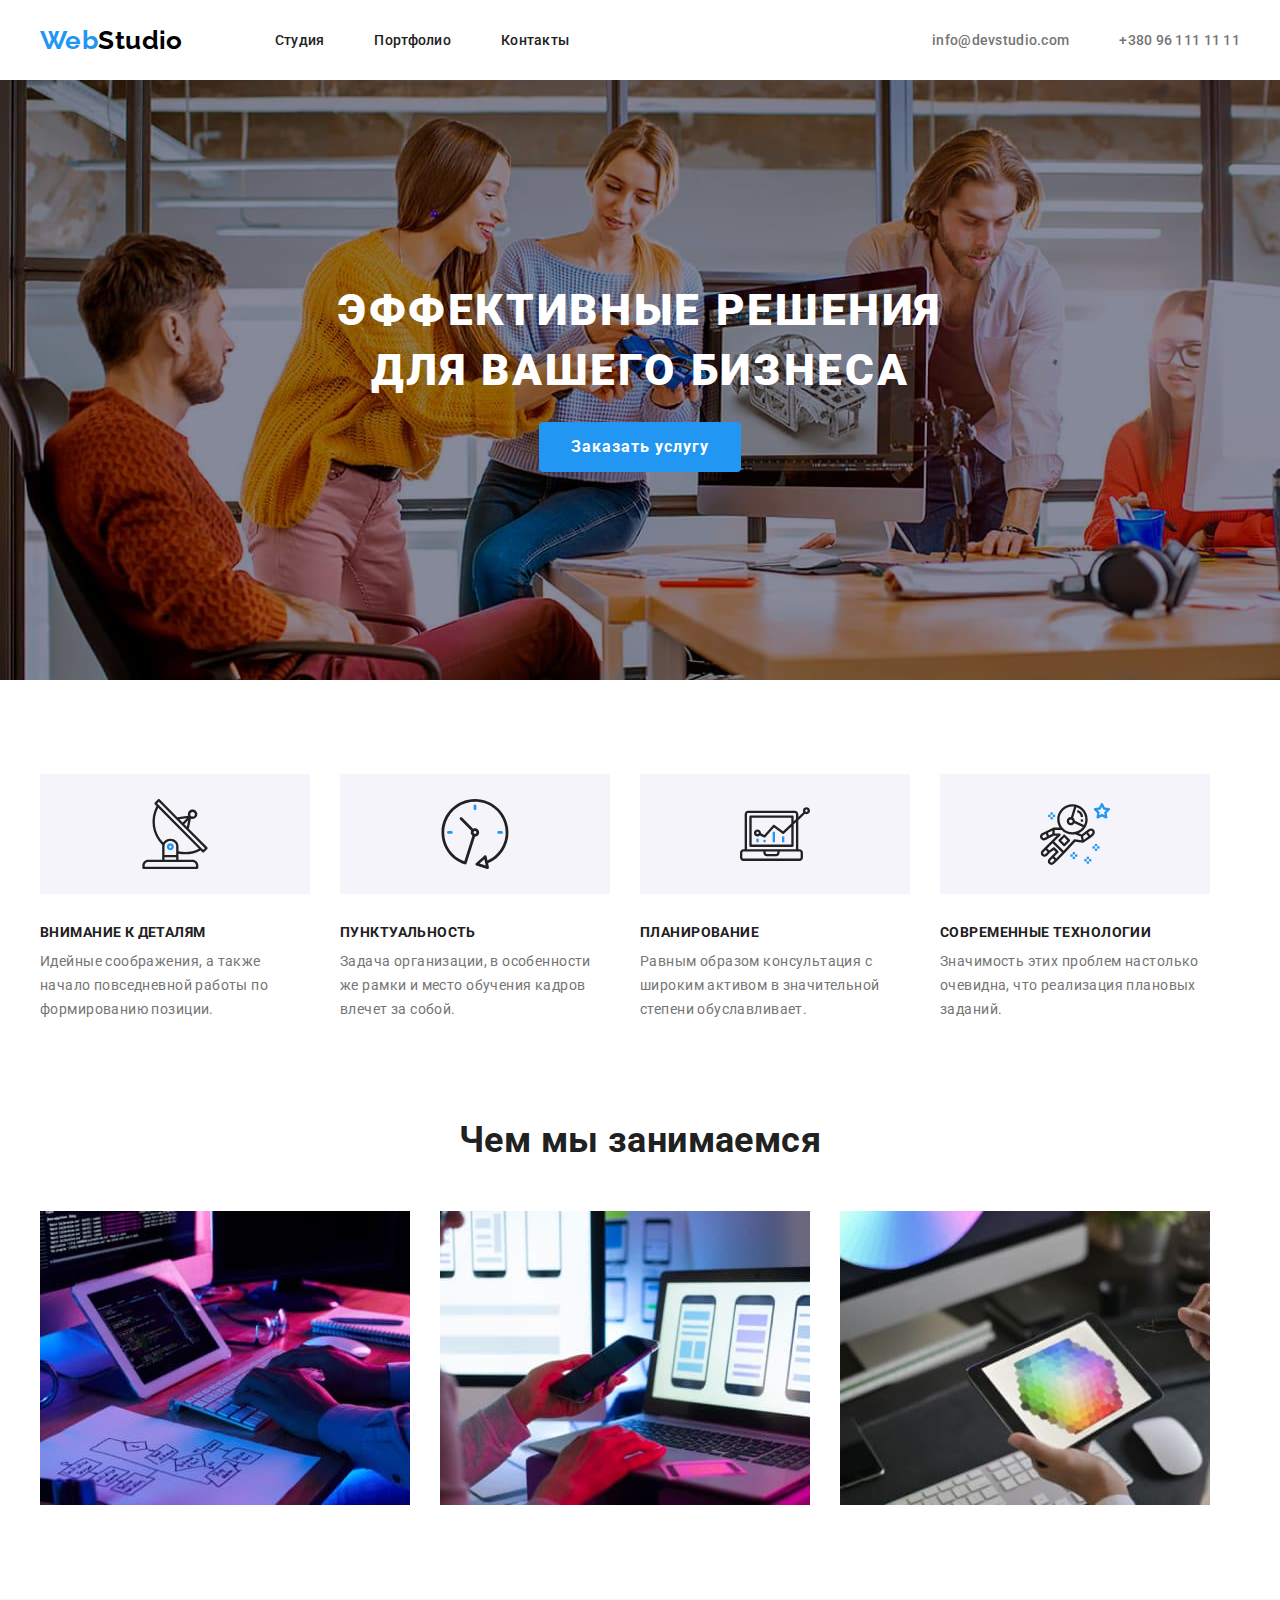
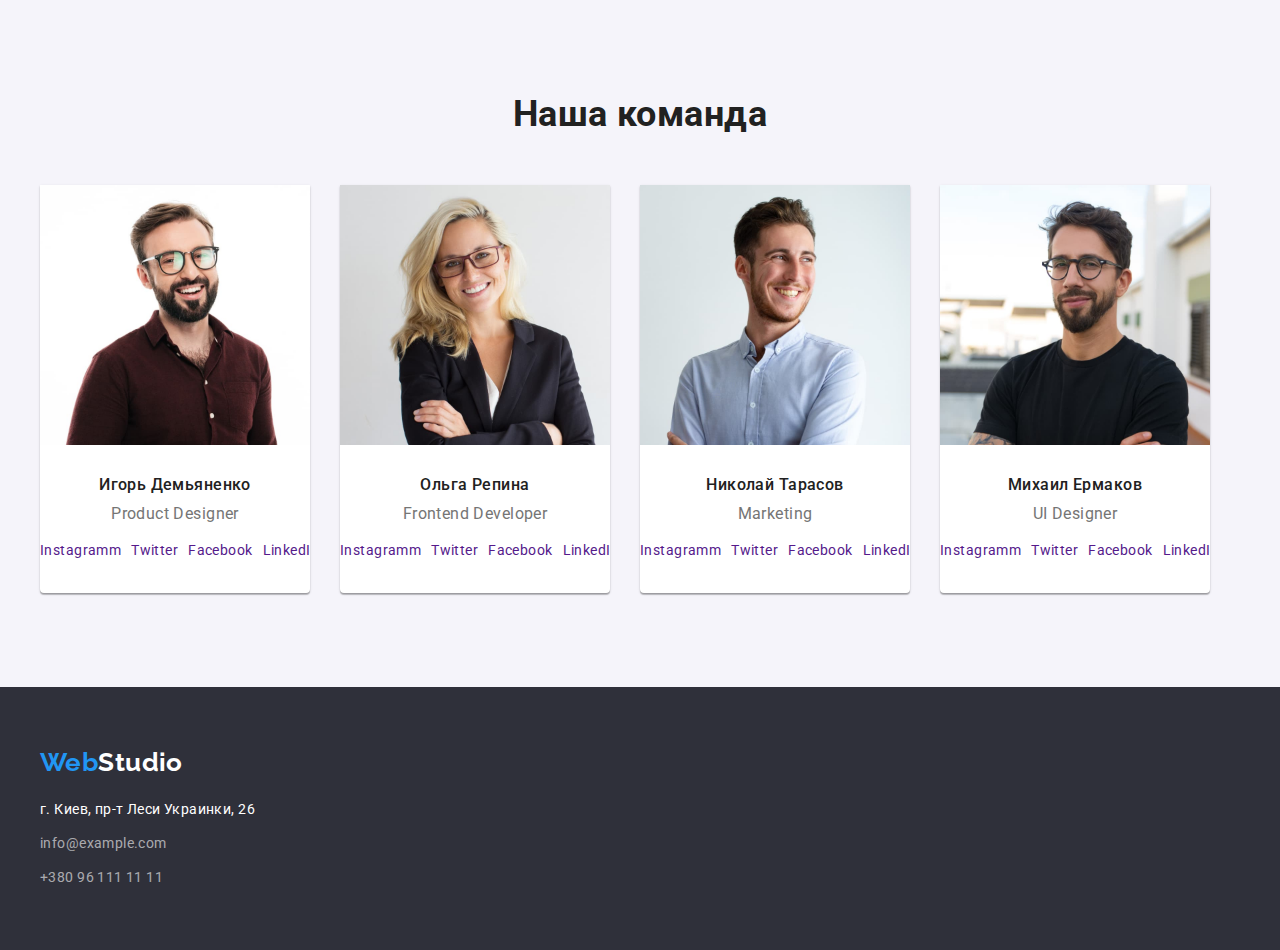
==== index.html @ cd5a4b92 "Добавляет список соцсетей в карточки команды и оптимизированные фото в портфолио" ====
<!DOCTYPE html>
<html lang="ru">
  <head>
    <meta charset="UTF-8" />
    <meta name="viewport" content="width=device-width, initial-scale=1.0" />
    <title>Главная</title>
    <link
      rel="stylesheet"
      href="https://cdnjs.cloudflare.com/ajax/libs/modern-normalize/1.0.0/modern-normalize.css"
      integrity="sha512-Zx6MlUMKSVJoQ+83OwhdILe8cSEsCzfqThJd7J/VA2UrK6Ctj85p+xzqfyuNXE5B1k25uUdmJ2OzItbBy9GHAQ=="
      crossorigin="anonymous"
    />
    <link rel="preconnect" href="https://fonts.gstatic.com" />
    <link
      href="https://fonts.googleapis.com/css2?family=Raleway:wght@700&family=Roboto:wght@400;500;700;900&display=swap"
      rel="stylesheet"
    />
    <link rel="stylesheet" href="./css/styles.css" />
  </head>
  <body>
    <!-- HEADER -->
    <header>
      <div class="header-container">
        <nav class="nav-container">
          <a href="./index.html" class="logo link"
            >Web<span class="logo-second-part">Studio</span></a
          >
          <ul class="site-navigation list">
            <li class="items">
              <a href="./index.html" class="link">Студия</a>
            </li>
            <li class="items">
              <a href="./portfolio.html" class="link">Портфолио</a>
            </li>
            <li class="items"><a href="" class="link">Контакты</a></li>
          </ul>
        </nav>
        <ul class="contacts list">
          <li class="items">
            <a href="mailto:info@devstudio.com" class="link"
              >info@devstudio.com</a
            >
          </li>
          <li class="items">
            <a href="cal:+380961111111" class="link">+380 96 111 11 11</a>
          </li>
        </ul>
      </div>
    </header>
    <main>
      <!-- HERO -->
      <section class="hero-section">
        <div class="hero-container">
          <h1 class="title">Эффективные решения для вашего бизнеса</h1>
          <button class="modal-button" type="button">Заказать услугу</button>
        </div>
      </section>
      <!-- OUR ADVANTAGES -->
      <section class="advantages-section">
        <div class="advantages-container">
          <h2 class="title visually-hidden">Наши преимущества</h2>
          <ul class="advantages-list list">
            <li class="items antenna">
              <h3 class="title">Внимание к деталям</h3>
              <p>
                Идейные соображения, а также начало повседневной работы по
                формированию позиции.
              </p>
            </li>
            <li class="items clock">
              <h3 class="title">Пунктуальность</h3>
              <p>
                Задача организации, в особенности же рамки и место обучения
                кадров влечет за собой.
              </p>
            </li>
            <li class="items diagram">
              <h3 class="title">Планирование</h3>
              <p>
                Равным образом консультация с широким активом в значительной
                степени обуславливает.
              </p>
            </li>
            <li class="items astronaut">
              <h3 class="title">Современные технологии</h3>
              <p>
                Значимость этих проблем настолько очевидна, что реализация
                плановых заданий.
              </p>
            </li>
          </ul>
        </div>
      </section>
      <!-- OUR JOB -->
      <section class="job-section">
        <div class="job-container">
          <h2 class="title">Чем мы занимаемся</h2>
          <ul class="job-list list">
            <li class="items">
              <img
                src="./img/studio/our-job/our-job-1.jpg"
                alt="Пишем код на компьютере"
                width="370"
                height="294"
              />
            </li>
            <li class="items">
              <img
                src="./img/studio/our-job/our-job-2.jpg"
                alt="Работаем с дизайном"
                width="370"
                height="294"
              />
            </li>
            <li class="items">
              <img
                src="./img/studio//our-job/our-job-3.jpg"
                alt="Выбираем цвет с палитры"
                width="370"
                height="294"
              />
            </li>
          </ul>
        </div>
      </section>
      <!-- OUR TEAM -->
      <section class="team-section">
        <div class="team-container">
          <h2 class="title">Наша команда</h2>
          <ul class="team-list list">
            <li class="members">
              <img
                src="./img/studio/our-team/I-Demianenko.jpg"
                alt="Фотография Игорь Демьяненко"
                width="270"
                height="260"
              />
              <div class="members-content">
                <h3 class="title">Игорь Демьяненко</h3>
                <p lang="en">Product Designer</p>
                <ul class="social-nets list">
                  <li class="items"><a href="" class="link">Instagramm</a></li>
                  <li class="items"><a href="" class="link">Twitter</a></li>
                  <li class="items"><a href="" class="link">Facebook</a></li>
                  <li class="items"><a href="" class="link">LinkedIn</a></li>
                </ul>
              </div>
            </li>
            <li class="members">
              <img
                src="./img/studio/our-team/O-Repina.jpg"
                alt="Фотография Ольга Репина"
                width="270"
                height="260"
              />
              <div class="members-content">
                <h3 class="title">Ольга Репина</h3>
                <p lang="en">Frontend Developer</p>
                <ul class="social-nets list">
                  <li class="items"><a href="" class="link">Instagramm</a></li>
                  <li class="items"><a href="" class="link">Twitter</a></li>
                  <li class="items"><a href="" class="link">Facebook</a></li>
                  <li class="items"><a href="" class="link">LinkedIn</a></li>
                </ul>
              </div>
            </li>
            <li class="members">
              <img
                src="./img/studio/our-team/N-Tarasov.jpg"
                alt="Фотография Николай Тарасов"
                width="270"
                height="260"
              />
              <div class="members-content">
                <h3 class="title">Николай Тарасов</h3>
                <p lang="en">Marketing</p>
                <ul class="social-nets list">
                  <li class="items"><a href="" class="link">Instagramm</a></li>
                  <li class="items"><a href="" class="link">Twitter</a></li>
                  <li class="items"><a href="" class="link">Facebook</a></li>
                  <li class="items"><a href="" class="link">LinkedIn</a></li>
                </ul>
              </div>
            </li>
            <li class="members">
              <img
                src="./img/studio/our-team/M-Ermakov.jpg"
                alt="Фотография Михаил Ермаков"
                width="270"
                height="260"
              />
              <div class="members-content">
                <h3 class="title">Михаил Ермаков</h3>
                <p lang="en">UI Designer</p>
                <ul class="social-nets list">
                  <li class="items"><a href="" class="link">Instagramm</a></li>
                  <li class="items"><a href="" class="link">Twitter</a></li>
                  <li class="items"><a href="" class="link">Facebook</a></li>
                  <li class="items"><a href="" class="link">LinkedIn</a></li>
                </ul>
              </div>
            </li>
          </ul>
        </div>
      </section>
    </main>
    <!-- FOOTER -->
    <footer class="footer">
      <div class="footer-container">
        <a href="./index.html" class="logo link"
          >Web<span class="logo-second-part">Studio</span></a
        >
        <address class="address">
          <p>г. Киев, пр-т Леси Украинки, 26</p>
        </address>
        <ul class="contacts list">
          <li class="items">
            <a href="mailto:info@example.com" class="link">info@example.com</a>
          </li>
          <li class="items">
            <a href="cal:+380961111111" class="link">+380 96 111 11 11</a>
          </li>
        </ul>
      </div>
    </footer>
  </body>
</html>
---- css/styles.css ----
/* ======= COLOR PALETTE ======= */

/* main text color:                         #757575; */
/* secondary text color:                    #212121; */
/* accent & first logo color:               #2196f3; */
/* second logo color
    on light background (black):            #000000; */
/* primary background color &
    second logo color on dark background &
    text on dark background (white):        #ffffff; */
/* secondary background color &
    background color for modal-button:      #f5f4fa; */
/* contacts color:                          rgba(255, 255, 255, 0.6); */

:root {
  --main-text-color: #757575;
  --secondary-text-color: #212121;
  --accent-color: #2196f3;
  --black: #000000;
  --white: #ffffff;
  --secondary-background-color: #f5f4fa;
  --conacts-color: rgba(255, 255, 255, 0.6);
}

body {
  font-family: "Roboto", sans-serif;
  font-style: normal;
  font-weight: 400;
  font-size: 14px;
  line-height: 1.714;
  letter-spacing: 0.03em;
  background-color: #ffffff;
  color: var(--main-text-color);
}

/* ======= UTILITE CLASSES ======= */
*,
*::before,
*::after {
  margin: 0;
  padding: 0;
}

img {
  display: block;
}

.link {
  text-decoration: none;
}

.list {
  list-style: none;
}

.title {
  margin-bottom: 50px;
  font-weight: 700;
  font-size: 36px;
  line-height: 1.167;
  text-align: center;
  color: var(--secondary-text-color);
}

.modal-button {
  background-color: var(--accent-color);
  color: var(--white);
  font-family: "Roboto", sans-serif;
  font-style: normal;
  font-weight: 700;
  font-size: 16px;
  line-height: 1.875;
  letter-spacing: 0.06em;
  border-radius: 4px;
  border: transparent;
}

.visually-hidden {
  position: absolute;
  width: 1px;
  height: 1px;
  margin: -1px;
  border: 0;
  padding: 0;
  clip: rect(0 0 0 0);
  overflow: hidden;
}
/* ======= END UTILITE CLASSES ======= */

/* ----------------------------------- */
/* ~             STUDIO              ~ */
/* ----------------------------------- */
/* ======= HEADER ======= */
.header-container {
  display: flex;
  width: 1200px;
  margin: 0 auto;
  padding: 0 15px;
  height: 80px;
  justify-content: space-between;
  align-items: center;
}

.nav-container {
  display: flex;
  align-items: center;
}

.site-navigation {
  display: flex;
}

.contacts {
  display: flex;
}
/* === LOGO ===*/
.logo {
  margin-right: 92px;
  padding: 25px 0;
  font-family: "Raleway", sans-serif;
  font-weight: 700;
  font-size: 26px;
  line-height: 1.192;
  color: var(--accent-color);
}

.logo-second-part {
  color: var(--black);
}

/* === NAVIGATION & CONTACTS === */
.site-navigation > .items:not(:last-child) {
  margin-right: 50px;
}

.contacts > .items:not(:last-child) {
  margin-right: 50px;
}

.site-navigation .link {
  display: block;
  padding: 32px 0;
  font-weight: 500;
  line-height: 1.143;
  letter-spacing: 0.02em;
  color: var(--secondary-text-color);
}

.contacts .link {
  display: block;
  padding: 32px 0;
  font-weight: 500;
  line-height: 1.143;
  letter-spacing: 0.02em;
  color: var(--main-text-color);
}

.site-navigation .link:hover,
.contacts .link:hover,
.site-navigation .link:focus,
.contacts .link:focus,
.site-navigation .link:active {
  font-weight: 500;
  line-height: 1.143;
  letter-spacing: 0.02em;
  color: var(--accent-color);
}

/* ======= END HEADER ======= */

/* ======= MAIN ======= */
/* ======= HERO ======= */
.hero-section {
  margin: 0 auto;
  max-width: 1600px;
  height: 600px;
  background-color: #c4c4c4;
  background-image: url("../img/studio/hero/hero-background.jpg");
}

.hero-container {
  width: 630px;
  height: 100%;
  margin: 0 auto;
  padding: 200px 0;
}

.hero-container .title {
  margin: 0 auto 22px auto;
  font-weight: 900;
  font-size: 44px;
  line-height: 1.364;
  letter-spacing: 0.06em;
  text-transform: uppercase;
  color: var(--white);
}

.hero-container > .modal-button {
  display: block;
  min-width: 200px;
  height: 50px;
  margin-left: auto;
  margin-right: auto;
  padding: 10px 32px;
}

/* ======= OUR ADVANTAGES ======= */
.advantages-section {
  padding: 94px 0;
}

.advantages-container {
  width: 1200px;
  margin: 0 auto;
  padding: 0 15px;
}

.advantages-list {
  display: flex;
}

.advantages-list > .items {
  width: 270px;
}

.advantages-list > .items::before {
  display: block;
  content: "";
  height: 120px;
  margin-bottom: 30px;
  background-color: var(--secondary-background-color);
  background-repeat: no-repeat;
  background-position: center;
}

.advantages-list > .items:not(:last-child) {
  margin-right: 30px;
}

.antenna::before {
  background-image: url(../img/studio/our-advantages/antenna.svg);
}

.clock::before {
  background-image: url(../img/studio/our-advantages/clock.svg);
}

.diagram::before {
  background-image: url(../img/studio/our-advantages/diagram.svg);
}

.astronaut::before {
  background-image: url(../img/studio/our-advantages/astronaut.svg);
}

.advantages-list .title {
  margin-bottom: 10px;
  font-size: 14px;
  line-height: 1.143;
  text-align: unset;
  text-transform: uppercase;
  max-height: 100%;
}

.advantages-list .items > p {
  height: 75px;
}
/* ======= OUR JOB ======= */
.job-section {
  padding-bottom: 94px;
}

.job-container {
  width: 1200px;
  margin: 0 auto;
  padding: 0 15px;
}

.job-container .title {
  margin-bottom: 50px;
}

.job-list {
  display: flex;
}

.job-list > .items:not(:last-child) {
  margin-right: 30px;
}
/* ======= OUR TEAM ======= */
.team-section {
  padding: 94px 0;
  background-color: var(--secondary-background-color);
}

.team-container {
  width: 1200px;
  margin: 0 auto;
  padding: 0 15px;
}

.team-list {
  display: flex;
}

.team-list > .members:not(:last-child) {
  margin-right: 30px;
}

.team-list > .members {
  width: 270px;
  border-bottom-left-radius: 4px;
  border-bottom-right-radius: 4px;
  overflow: hidden;
  background-color: var(--white);
  box-shadow: 0px 1px 3px rgba(0, 0, 0, 0.12), 0px 1px 1px rgba(0, 0, 0, 0.14),
    0px 2px 1px rgba(0, 0, 0, 0.2);
}

.members-content {
  padding: 30px 0;
}

.members-content > .title {
  margin: 0 auto 10px auto;
  font-weight: 500;
  font-size: 16px;
  line-height: 1.188;
}

.members-content > p {
  margin: 0 auto 16px auto;
  font-size: 16px;
  line-height: 1.188;
  text-align: center;
}

.social-nets {
  display: flex;
  margin: 0 auto;
}

.social-nets > .items:not(:last-child) {
  margin-right: 10px;
}

/* ======= END MAIN ======= */

/* ======= FOOTER ======= */
.footer {
  background-color: #2f303a;
}

.footer-container {
  display: flex;
  flex-direction: column;
  width: 1200px;
  margin: 0 auto;
  padding: 60px 15px;
}

.footer .contacts {
  display: flex;
  flex-direction: column;
}

.footer .contacts > .items:not(:last-child) {
  margin-bottom: 10px;
}

/* === LOGO === */
.footer .logo {
  padding: 0;
  margin-bottom: 20px;
}

.footer .logo-second-part {
  color: var(--white);
}

/* === ADDRESS === */
.address {
  margin-bottom: 10px;
  font-style: normal;
  line-height: 1.714;
  color: var(--white);
}

/* === CONTACTS === */

.footer .contacts .link {
  padding: 0;
  font-weight: 400;
  line-height: 1.714;
  letter-spacing: 0.03em;
  color: var(--conacts-color);
}

.footer .contacts .link:hover,
.footer .contacts .link:focus {
  color: var(--accent-color);
}

/* ======= END FOOTER ======= */
/* ----------------------------------- */
/* ~            END STUDIO           ~ */
/* ----------------------------------- */

/* ----------------------------------- */
/* ~            PORTFOLIO            ~ */
/* ----------------------------------- */
/* ======= OUR PROJECTS ======= */
.portfolio-section {
  padding: 94px 0;
}

.portfolio-container {
  width: 1200px;
  margin: 0 auto;
  padding: 0 15px;
}

.filter {
  display: flex;
  justify-content: center;
  margin-bottom: 50px;
}

.filter > .items:not(:last-child) {
  margin-right: 8px;
}

.filter .modal-button {
  padding: 6px 22px;
  height: 38px;
  background: var(--secondary-background-color);
  color: var(--secondary-text-color);
  font-weight: 500;
  font-size: 16px;
  line-height: 1.625;
  letter-spacing: 0.03em;
}

.filter .modal-button:hover,
.filter .modal-button:focus,
.filter .modal-button:active {
  background: var(--accent-color);
  color: var(--white);
}

.examples {
  display: flex;
  flex-wrap: wrap;
}

.examples > .items {
  width: 370px;
  margin-right: 30px;
  margin-bottom: 30px;
}

.examples > .items:nth-child(3n) {
  margin-right: 0px;
}

.card-content {
  padding: 20px 24px;
  background: var(--white);
  border-right: 1px solid #eeeeee;
  border-bottom: 1px solid #eeeeee;
  border-left: 1px solid #eeeeee;
}

.card-content .title {
  font-size: 18px;
  line-height: 2;
  letter-spacing: 0.06em;
  text-align: unset;
  margin-bottom: 4px;
}

.card-content > p {
  font-size: 16px;
  line-height: 1.875;
}

/* ======= END OUR PROJECTS ======= */
/* ----------------------------------- */
/* ~         END   PORTFOLIO         ~ */
/* ----------------------------------- */
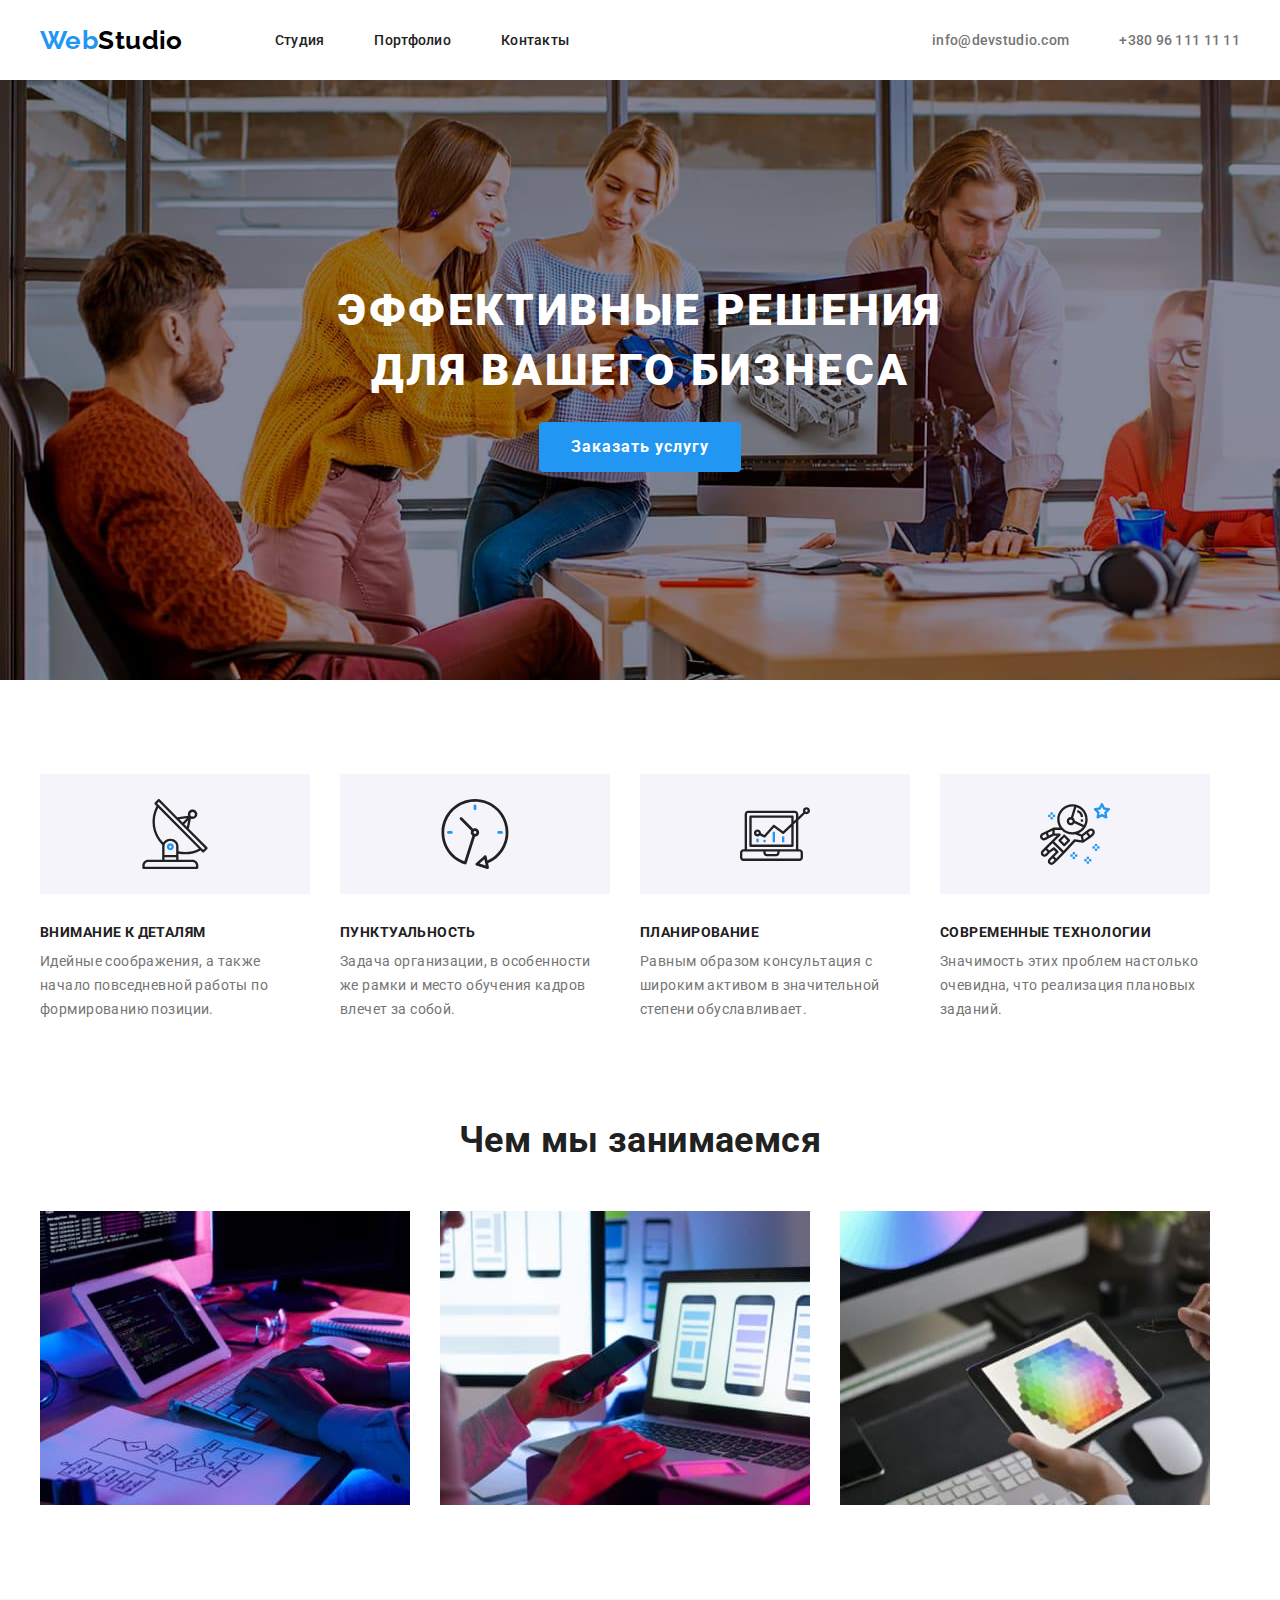
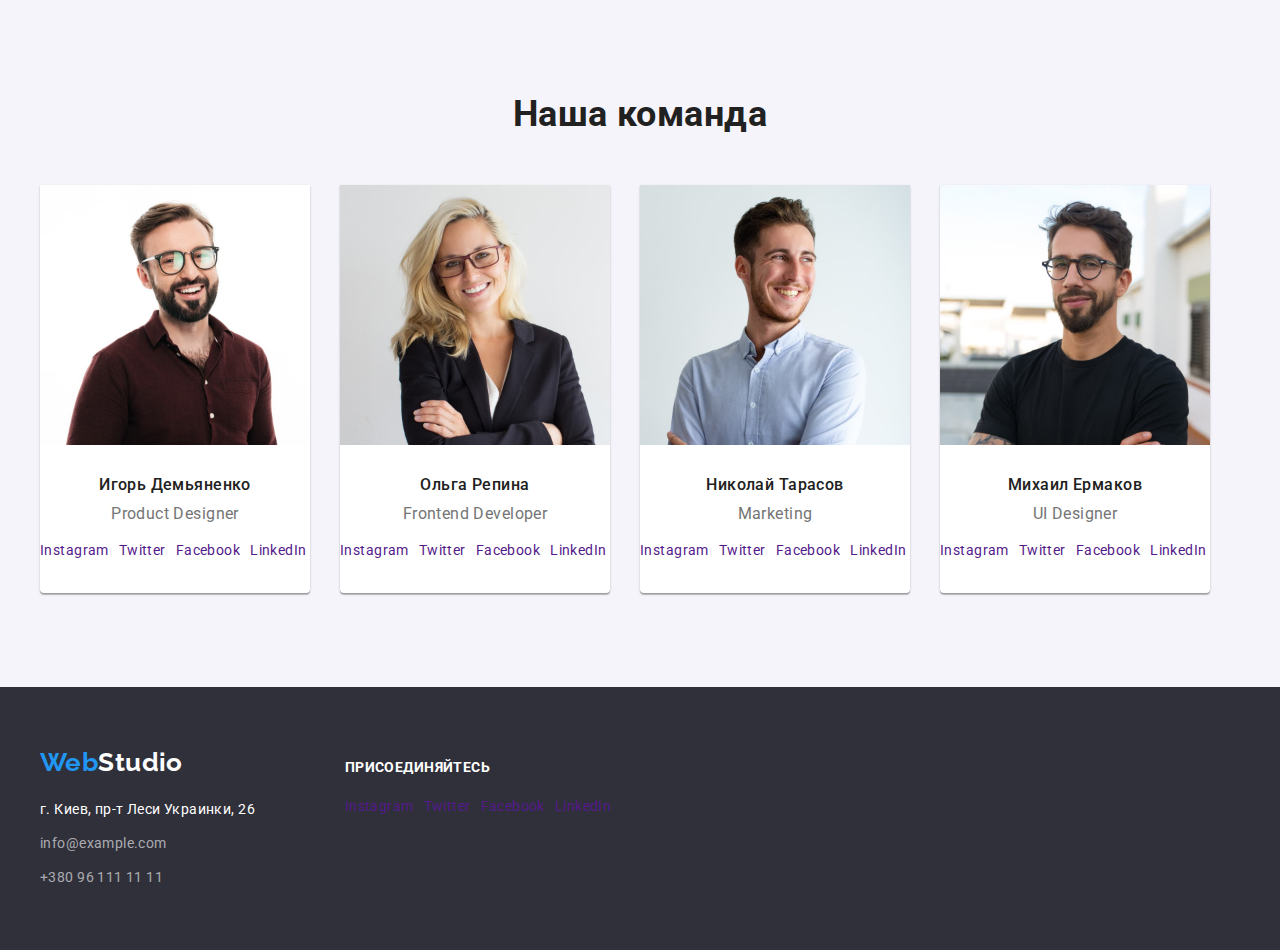
==== commit 4eb25203: "Добавляет контейнер с соцсетями в футер" ====
--- a/index.html
+++ b/index.html
@@ -139,7 +139,7 @@
                 <h3 class="title">Игорь Демьяненко</h3>
                 <p lang="en">Product Designer</p>
                 <ul class="social-nets list">
-                  <li class="items"><a href="" class="link">Instagramm</a></li>
+                  <li class="items"><a href="" class="link">Instagram</a></li>
                   <li class="items"><a href="" class="link">Twitter</a></li>
                   <li class="items"><a href="" class="link">Facebook</a></li>
                   <li class="items"><a href="" class="link">LinkedIn</a></li>
@@ -157,7 +157,7 @@
                 <h3 class="title">Ольга Репина</h3>
                 <p lang="en">Frontend Developer</p>
                 <ul class="social-nets list">
-                  <li class="items"><a href="" class="link">Instagramm</a></li>
+                  <li class="items"><a href="" class="link">Instagram</a></li>
                   <li class="items"><a href="" class="link">Twitter</a></li>
                   <li class="items"><a href="" class="link">Facebook</a></li>
                   <li class="items"><a href="" class="link">LinkedIn</a></li>
@@ -175,7 +175,7 @@
                 <h3 class="title">Николай Тарасов</h3>
                 <p lang="en">Marketing</p>
                 <ul class="social-nets list">
-                  <li class="items"><a href="" class="link">Instagramm</a></li>
+                  <li class="items"><a href="" class="link">Instagram</a></li>
                   <li class="items"><a href="" class="link">Twitter</a></li>
                   <li class="items"><a href="" class="link">Facebook</a></li>
                   <li class="items"><a href="" class="link">LinkedIn</a></li>
@@ -193,7 +193,7 @@
                 <h3 class="title">Михаил Ермаков</h3>
                 <p lang="en">UI Designer</p>
                 <ul class="social-nets list">
-                  <li class="items"><a href="" class="link">Instagramm</a></li>
+                  <li class="items"><a href="" class="link">Instagram</a></li>
                   <li class="items"><a href="" class="link">Twitter</a></li>
                   <li class="items"><a href="" class="link">Facebook</a></li>
                   <li class="items"><a href="" class="link">LinkedIn</a></li>
@@ -207,20 +207,33 @@
     <!-- FOOTER -->
     <footer class="footer">
       <div class="footer-container">
-        <a href="./index.html" class="logo link"
-          >Web<span class="logo-second-part">Studio</span></a
-        >
-        <address class="address">
-          <p>г. Киев, пр-т Леси Украинки, 26</p>
-        </address>
-        <ul class="contacts list">
-          <li class="items">
-            <a href="mailto:info@example.com" class="link">info@example.com</a>
-          </li>
-          <li class="items">
-            <a href="cal:+380961111111" class="link">+380 96 111 11 11</a>
-          </li>
-        </ul>
+        <div class="adress-container">
+          <a href="./index.html" class="logo link"
+            >Web<span class="logo-second-part">Studio</span></a
+          >
+          <address class="address">
+            <p>г. Киев, пр-т Леси Украинки, 26</p>
+          </address>
+          <ul class="contacts list">
+            <li class="items">
+              <a href="mailto:info@example.com" class="link"
+                >info@example.com</a
+              >
+            </li>
+            <li class="items">
+              <a href="cal:+380961111111" class="link">+380 96 111 11 11</a>
+            </li>
+          </ul>
+        </div>
+        <div class="social-container">
+          <p>Присоединяйтесь</p>
+          <ul class="social-nets list">
+            <li class="items"><a href="" class="link">Instagram</a></li>
+            <li class="items"><a href="" class="link">Twitter</a></li>
+            <li class="items"><a href="" class="link">Facebook</a></li>
+            <li class="items"><a href="" class="link">LinkedIn</a></li>
+          </ul>
+        </div>
       </div>
     </footer>
   </body>
--- a/css/styles.css
+++ b/css/styles.css
@@ -353,10 +353,19 @@
 
 .footer-container {
   display: flex;
+  width: 1200px;
+  margin: 0 auto;
+  padding: 60px 15px;
+}
+
+.adress-container {
+  display: flex;
   flex-direction: column;
-  width: 1200px;
-  margin: 0 auto;
-  padding: 60px 15px;
+  margin-right: 70px;
+}
+
+.social-container {
+  padding-top: 12px;
 }
 
 .footer .contacts {
@@ -387,7 +396,6 @@
 }
 
 /* === CONTACTS === */
-
 .footer .contacts .link {
   padding: 0;
   font-weight: 400;
@@ -401,6 +409,15 @@
   color: var(--accent-color);
 }
 
+/* === SOCIAL NETS ===*/
+.social-container > p {
+  margin-bottom: 20px;
+  text-transform: uppercase;
+  font-weight: 700;
+  line-height: 1.143;
+  color: var(--white);
+}
+
 /* ======= END FOOTER ======= */
 /* ----------------------------------- */
 /* ~            END STUDIO           ~ */
@@ -433,7 +450,7 @@
 .filter .modal-button {
   padding: 6px 22px;
   height: 38px;
-  background: var(--secondary-background-color);
+  background-color: var(--secondary-background-color);
   color: var(--secondary-text-color);
   font-weight: 500;
   font-size: 16px;
@@ -444,7 +461,7 @@
 .filter .modal-button:hover,
 .filter .modal-button:focus,
 .filter .modal-button:active {
-  background: var(--accent-color);
+  background-color: var(--accent-color);
   color: var(--white);
 }
 
@@ -457,6 +474,12 @@
   width: 370px;
   margin-right: 30px;
   margin-bottom: 30px;
+  background-color: var(--white);
+}
+
+.examples > .items:hover {
+  box-shadow: 0px 1px 1px rgba(0, 0, 0, 0.12), 0px 4px 4px rgba(0, 0, 0, 0.06),
+    1px 4px 6px rgba(0, 0, 0, 0.16);
 }
 
 .examples > .items:nth-child(3n) {
@@ -465,7 +488,6 @@
 
 .card-content {
   padding: 20px 24px;
-  background: var(--white);
   border-right: 1px solid #eeeeee;
   border-bottom: 1px solid #eeeeee;
   border-left: 1px solid #eeeeee;
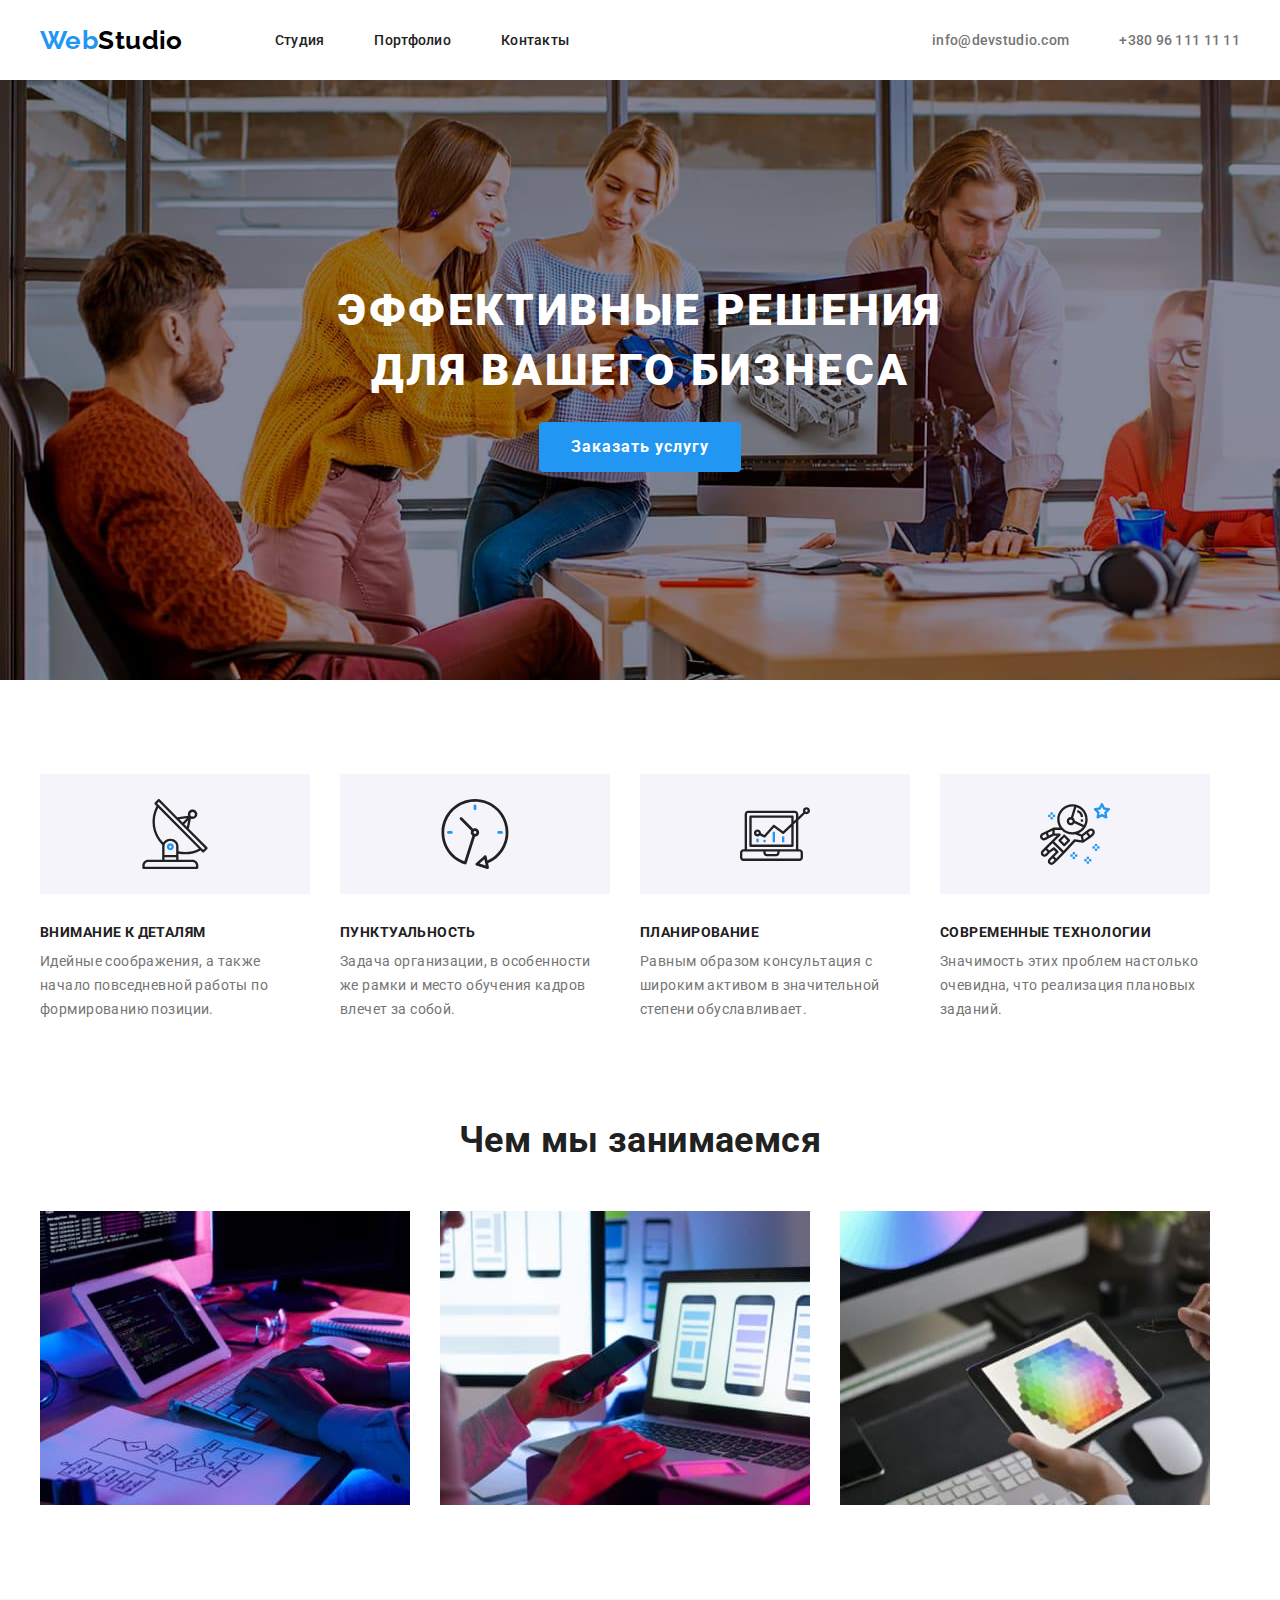
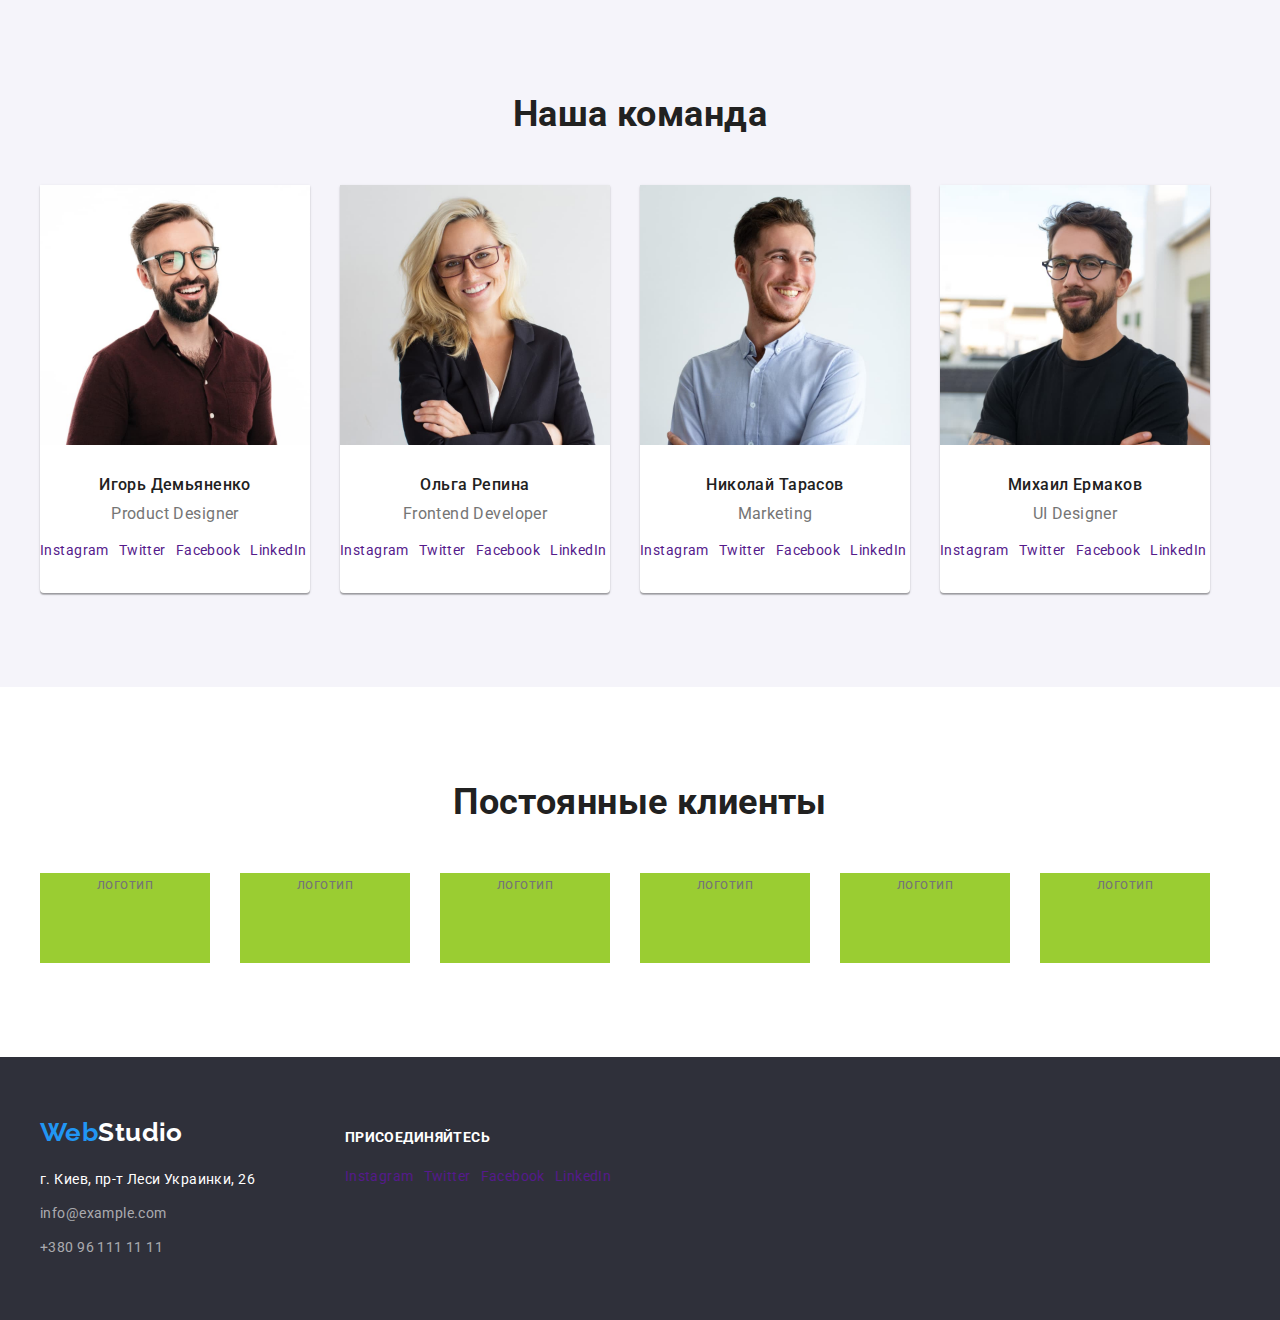
==== commit 6a1e502b: "Добавляет секцию Постоянные клиенты" ====
--- a/index.html
+++ b/index.html
@@ -203,11 +203,25 @@
           </ul>
         </div>
       </section>
+      <!-- PERMANENT CLIENTS -->
+      <section class="clients-section">
+        <div class="clients-container">
+          <h2 class="title">Постоянные клиенты</h2>
+          <ul class="clients list">
+            <li class="items">логотип</li>
+            <li class="items">логотип</li>
+            <li class="items">логотип</li>
+            <li class="items">логотип</li>
+            <li class="items">логотип</li>
+            <li class="items">логотип</li>
+          </ul>
+        </div>
+      </section>
     </main>
     <!-- FOOTER -->
     <footer class="footer">
       <div class="footer-container">
-        <div class="adress-container">
+        <div class="address-container">
           <a href="./index.html" class="logo link"
             >Web<span class="logo-second-part">Studio</span></a
           >
--- a/css/styles.css
+++ b/css/styles.css
@@ -265,6 +265,7 @@
 .advantages-list .items > p {
   height: 75px;
 }
+
 /* ======= OUR JOB ======= */
 .job-section {
   padding-bottom: 94px;
@@ -287,6 +288,7 @@
 .job-list > .items:not(:last-child) {
   margin-right: 30px;
 }
+
 /* ======= OUR TEAM ======= */
 .team-section {
   padding: 94px 0;
@@ -344,6 +346,34 @@
   margin-right: 10px;
 }
 
+/* ======= PERMANENT CLIENTS =======*/
+.clients-section {
+  padding: 94px 0;
+}
+
+.clients-container {
+  width: 1200px;
+  margin: 0 auto;
+  padding: 0 15px;
+}
+
+.clients {
+  display: flex;
+}
+
+.clients > .items {
+  /* -----> temporary <----- */
+  width: 170px;
+  height: 90px;
+  background-color: yellowgreen;
+  text-align: center;
+  /* -----> temporary <----- */
+}
+
+.clients > .items:not(:last-child) {
+  margin-right: 30px;
+}
+
 /* ======= END MAIN ======= */
 
 /* ======= FOOTER ======= */
@@ -358,7 +388,7 @@
   padding: 60px 15px;
 }
 
-.adress-container {
+.address-container {
   display: flex;
   flex-direction: column;
   margin-right: 70px;
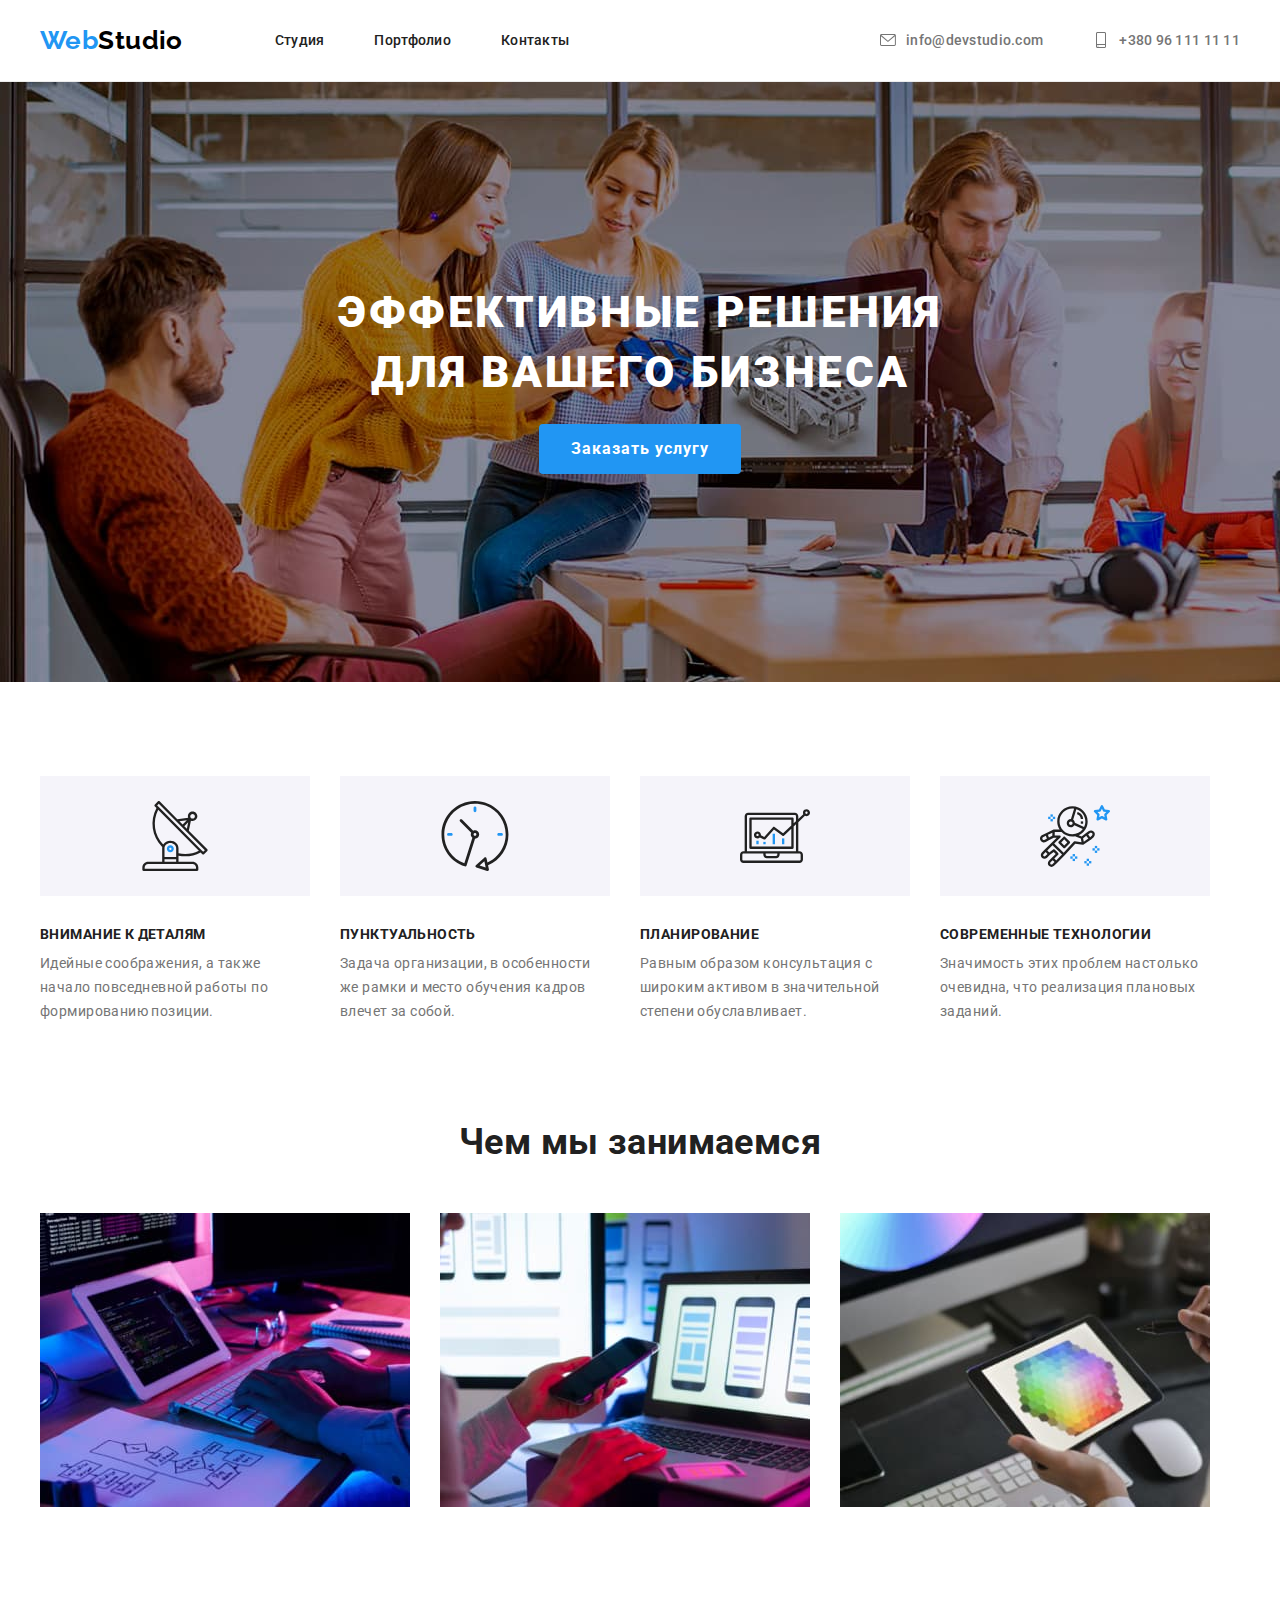
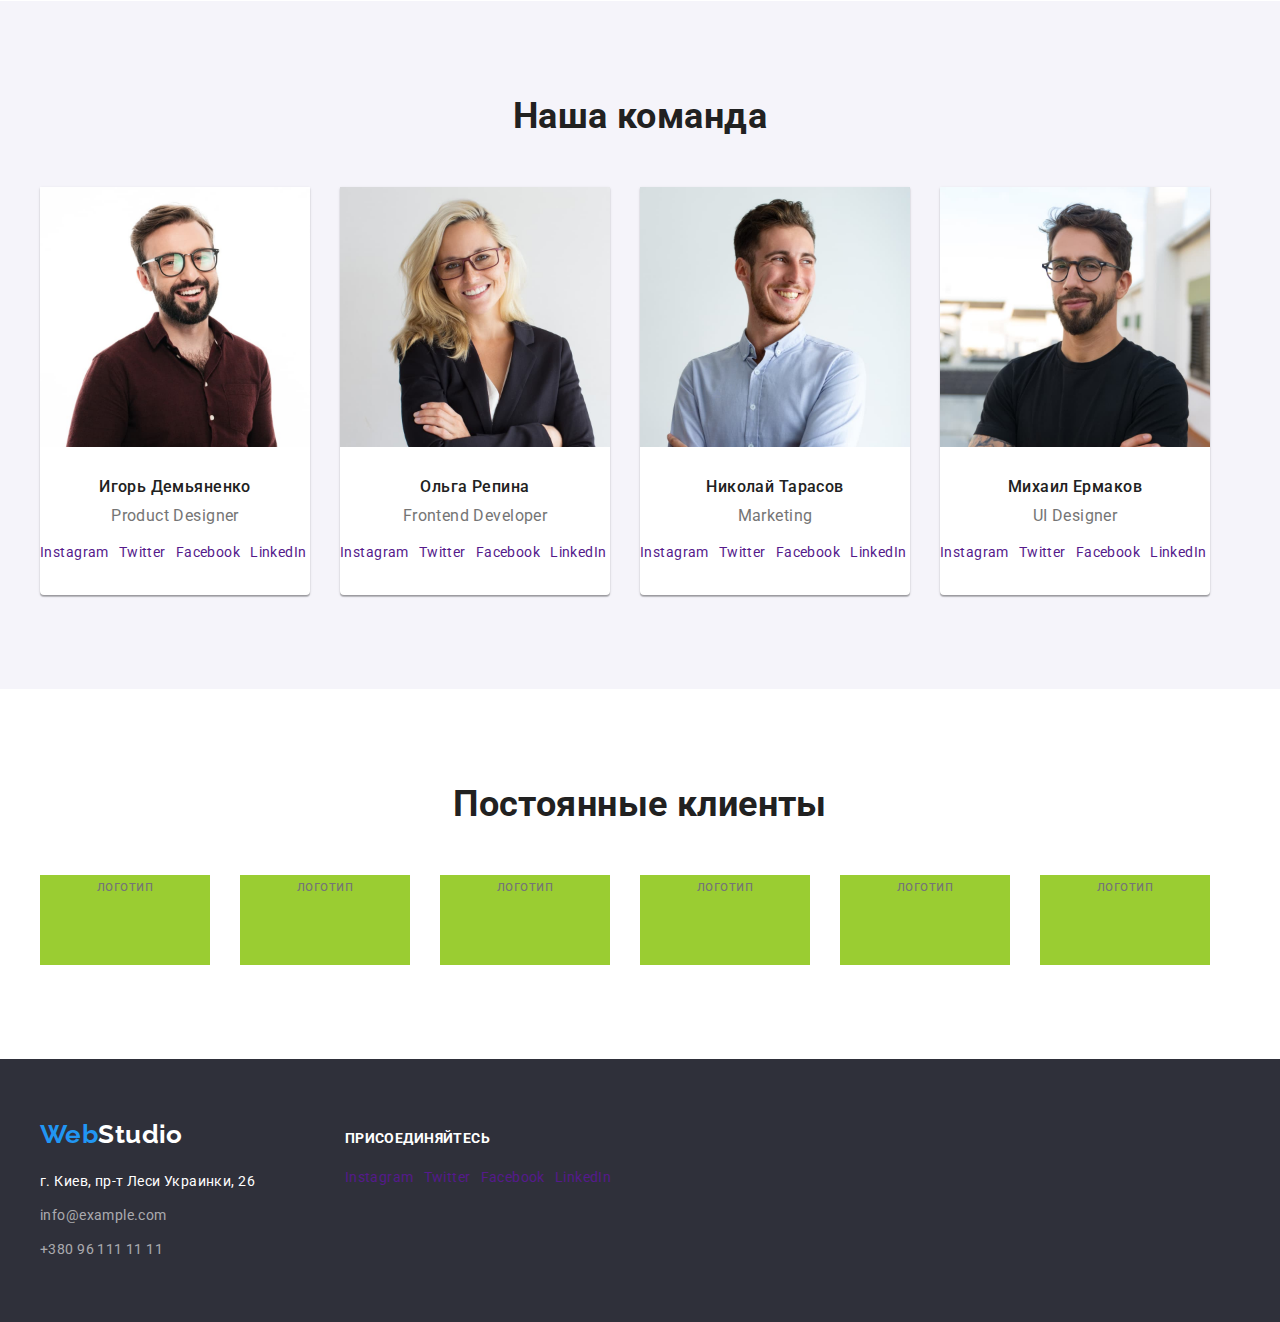
==== commit 8081deea: "Добавляет svg спрайт. Добавляет иконки к почте и телефону" ====
--- a/index.html
+++ b/index.html
@@ -37,12 +37,20 @@
         </nav>
         <ul class="contacts list">
           <li class="items">
-            <a href="mailto:info@devstudio.com" class="link"
-              >info@devstudio.com</a
-            >
+            <a href="mailto:info@devstudio.com" class="link">
+              <svg class="icons">
+                <use href="./img/studio/svg/sprite.svg#icon-envelope"></use>
+              </svg>
+              info@devstudio.com
+            </a>
           </li>
           <li class="items">
-            <a href="cal:+380961111111" class="link">+380 96 111 11 11</a>
+            <a href="cal:+380961111111" class="link"
+              ><svg class="icons">
+                <use href="./img/studio/svg/sprite.svg#icon-smartphone"></use>
+              </svg>
+              +380 96 111 11 11</a
+            >
           </li>
         </ul>
       </div>
--- a/css/styles.css
+++ b/css/styles.css
@@ -91,12 +91,15 @@
 /* ~             STUDIO              ~ */
 /* ----------------------------------- */
 /* ======= HEADER ======= */
+header {
+  border-bottom: 1px solid #ececec;
+}
+
 .header-container {
   display: flex;
   width: 1200px;
   margin: 0 auto;
   padding: 0 15px;
-  height: 80px;
   justify-content: space-between;
   align-items: center;
 }
@@ -147,7 +150,8 @@
 }
 
 .contacts .link {
-  display: block;
+  display: flex;
+  align-items: center;
   padding: 32px 0;
   font-weight: 500;
   line-height: 1.143;
@@ -157,13 +161,23 @@
 
 .site-navigation .link:hover,
 .contacts .link:hover,
+.contacts .link:hover .icons,
 .site-navigation .link:focus,
 .contacts .link:focus,
+.contacts .link:focus .icons,
 .site-navigation .link:active {
   font-weight: 500;
   line-height: 1.143;
   letter-spacing: 0.02em;
   color: var(--accent-color);
+  --color2: var(--accent-color);
+  fill: var(--color2);
+}
+
+.contacts .icons {
+  width: 16px;
+  height: 16px;
+  margin-right: 10px;
 }
 
 /* ======= END HEADER ======= */
@@ -383,6 +397,7 @@
 
 .footer-container {
   display: flex;
+  align-items: baseline;
   width: 1200px;
   margin: 0 auto;
   padding: 60px 15px;
@@ -391,11 +406,10 @@
 .address-container {
   display: flex;
   flex-direction: column;
+  /* когда будут добавлены все элементы футера,
+  то margin у контейнеров заменить
+  на justify-content: space-between*/
   margin-right: 70px;
-}
-
-.social-container {
-  padding-top: 12px;
 }
 
 .footer .contacts {
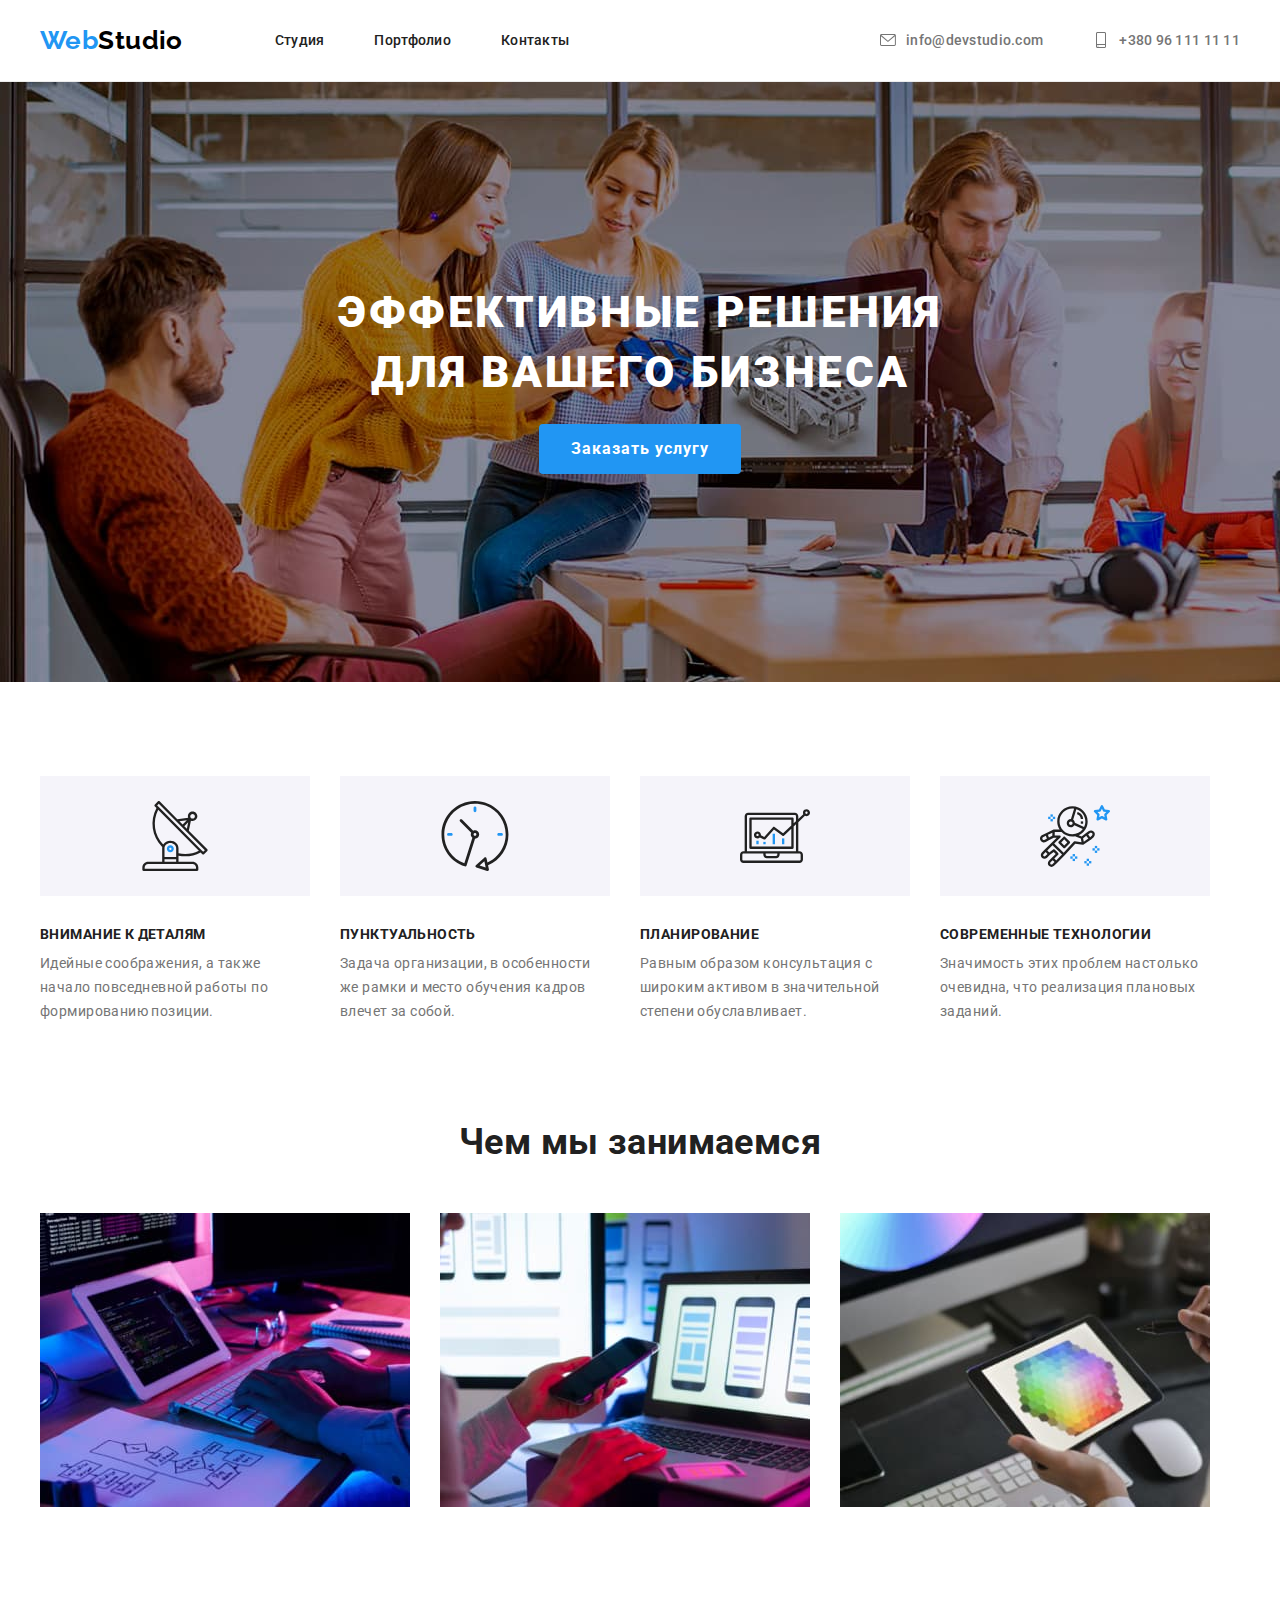
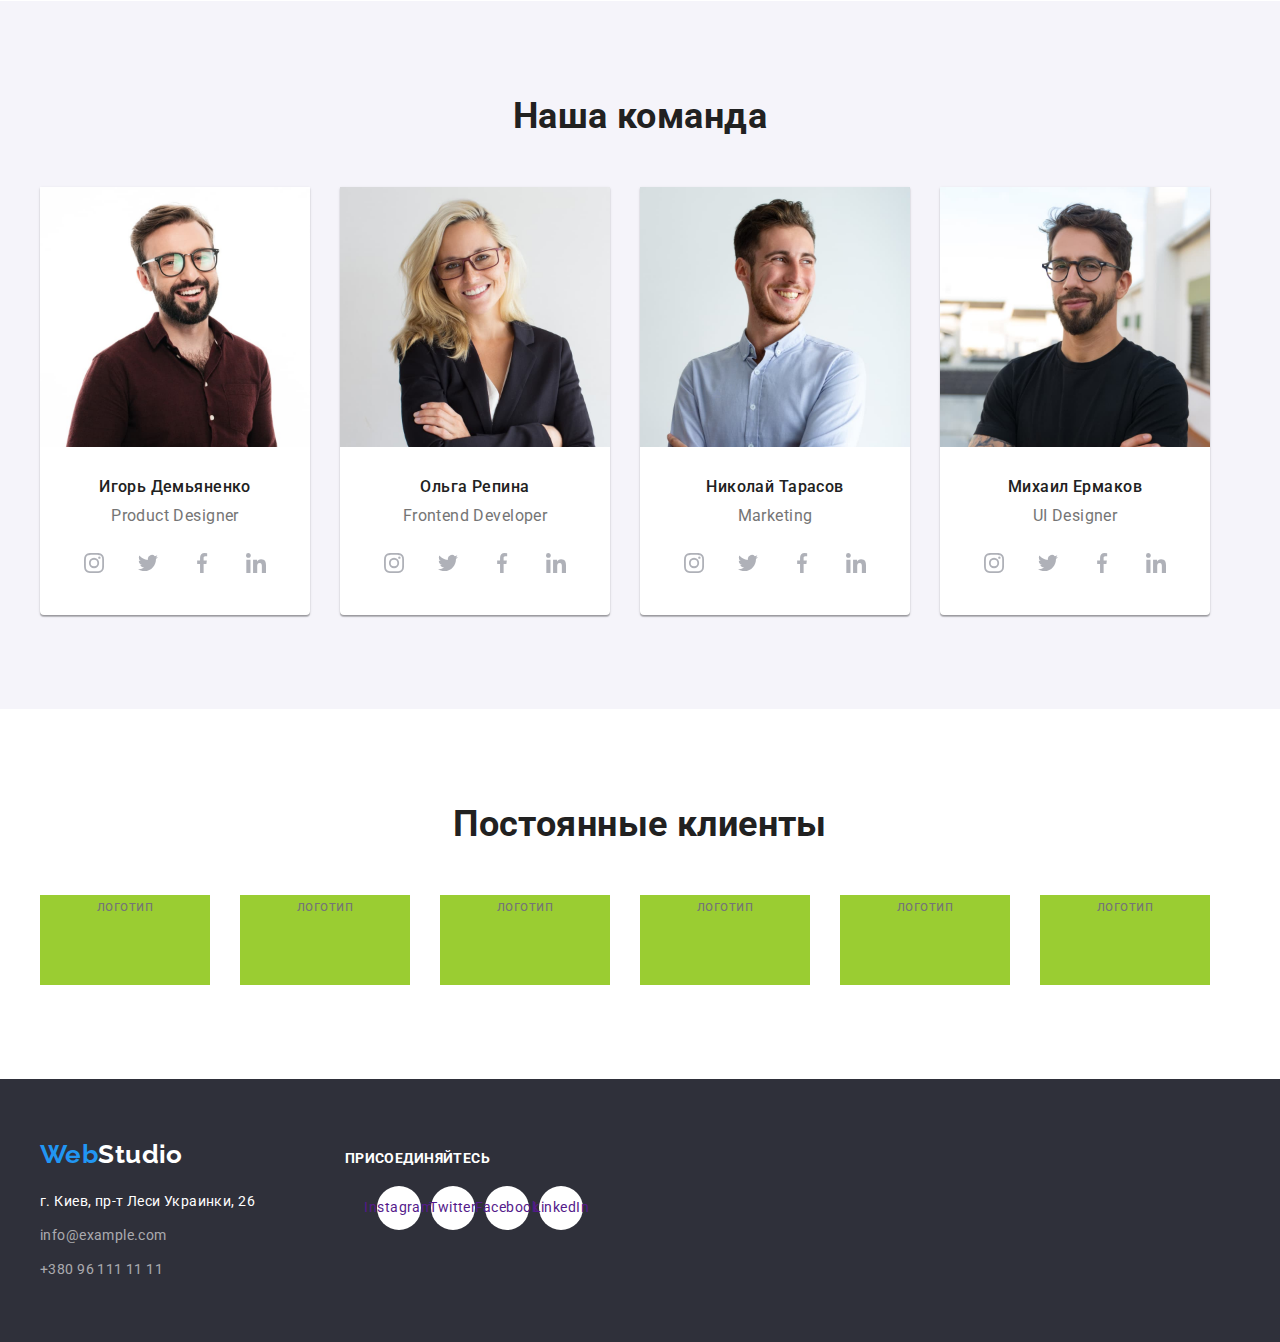
==== commit 71215e3c: "оформляет список соцсетей в карточке сотрудников" ====
--- a/index.html
+++ b/index.html
@@ -147,10 +147,61 @@
                 <h3 class="title">Игорь Демьяненко</h3>
                 <p lang="en">Product Designer</p>
                 <ul class="social-nets list">
-                  <li class="items"><a href="" class="link">Instagram</a></li>
-                  <li class="items"><a href="" class="link">Twitter</a></li>
-                  <li class="items"><a href="" class="link">Facebook</a></li>
-                  <li class="items"><a href="" class="link">LinkedIn</a></li>
+                  <li class="items">
+                    <a
+                      href="http://www.instagram.com"
+                      class="link"
+                      aria-label="Instagram"
+                      target="_blank"
+                    >
+                      <svg class="icons">
+                        <use
+                          href="./img/studio/svg/sprite.svg#icon-instagram"
+                        ></use>
+                      </svg>
+                    </a>
+                  </li>
+                  <li class="items">
+                    <a
+                      href="http://www.twitter.com"
+                      class="link"
+                      aria-label="Twitter"
+                      target="_blank"
+                    >
+                      <svg class="icons">
+                        <use
+                          href="./img/studio/svg/sprite.svg#icon-twitter"
+                        ></use>
+                      </svg>
+                    </a>
+                  </li>
+                  <li class="items">
+                    <a
+                      href="http://www.facebook.com"
+                      class="link"
+                      aria-label="Facebook"
+                      target="_blank"
+                    >
+                      <svg class="icons">
+                        <use
+                          href="./img/studio/svg/sprite.svg#icon-facebook"
+                        ></use>
+                      </svg>
+                    </a>
+                  </li>
+                  <li class="items">
+                    <a
+                      href="http://www.linkedin.com"
+                      class="link"
+                      aria-label="LinkedIn"
+                      target="_blank"
+                      ><svg class="icons">
+                        <use
+                          href="./img/studio/svg/sprite.svg#icon-linkedin"
+                        ></use>
+                      </svg>
+                    </a>
+                  </li>
                 </ul>
               </div>
             </li>
@@ -165,10 +216,61 @@
                 <h3 class="title">Ольга Репина</h3>
                 <p lang="en">Frontend Developer</p>
                 <ul class="social-nets list">
-                  <li class="items"><a href="" class="link">Instagram</a></li>
-                  <li class="items"><a href="" class="link">Twitter</a></li>
-                  <li class="items"><a href="" class="link">Facebook</a></li>
-                  <li class="items"><a href="" class="link">LinkedIn</a></li>
+                  <li class="items">
+                    <a
+                      href="http://www.instagram.com"
+                      class="link"
+                      aria-label="Instagram"
+                      target="_blank"
+                    >
+                      <svg class="icons">
+                        <use
+                          href="./img/studio/svg/sprite.svg#icon-instagram"
+                        ></use>
+                      </svg>
+                    </a>
+                  </li>
+                  <li class="items">
+                    <a
+                      href="http://www.twitter.com"
+                      class="link"
+                      aria-label="Twitter"
+                      target="_blank"
+                    >
+                      <svg class="icons">
+                        <use
+                          href="./img/studio/svg/sprite.svg#icon-twitter"
+                        ></use>
+                      </svg>
+                    </a>
+                  </li>
+                  <li class="items">
+                    <a
+                      href="http://www.facebook.com"
+                      class="link"
+                      aria-label="Facebook"
+                      target="_blank"
+                    >
+                      <svg class="icons">
+                        <use
+                          href="./img/studio/svg/sprite.svg#icon-facebook"
+                        ></use>
+                      </svg>
+                    </a>
+                  </li>
+                  <li class="items">
+                    <a
+                      href="http://www.linkedin.com"
+                      class="link"
+                      aria-label="LinkedIn"
+                      target="_blank"
+                      ><svg class="icons">
+                        <use
+                          href="./img/studio/svg/sprite.svg#icon-linkedin"
+                        ></use>
+                      </svg>
+                    </a>
+                  </li>
                 </ul>
               </div>
             </li>
@@ -183,10 +285,61 @@
                 <h3 class="title">Николай Тарасов</h3>
                 <p lang="en">Marketing</p>
                 <ul class="social-nets list">
-                  <li class="items"><a href="" class="link">Instagram</a></li>
-                  <li class="items"><a href="" class="link">Twitter</a></li>
-                  <li class="items"><a href="" class="link">Facebook</a></li>
-                  <li class="items"><a href="" class="link">LinkedIn</a></li>
+                  <li class="items">
+                    <a
+                      href="http://www.instagram.com"
+                      class="link"
+                      aria-label="Instagram"
+                      target="_blank"
+                    >
+                      <svg class="icons">
+                        <use
+                          href="./img/studio/svg/sprite.svg#icon-instagram"
+                        ></use>
+                      </svg>
+                    </a>
+                  </li>
+                  <li class="items">
+                    <a
+                      href="http://www.twitter.com"
+                      class="link"
+                      aria-label="Twitter"
+                      target="_blank"
+                    >
+                      <svg class="icons">
+                        <use
+                          href="./img/studio/svg/sprite.svg#icon-twitter"
+                        ></use>
+                      </svg>
+                    </a>
+                  </li>
+                  <li class="items">
+                    <a
+                      href="http://www.facebook.com"
+                      class="link"
+                      aria-label="Facebook"
+                      target="_blank"
+                    >
+                      <svg class="icons">
+                        <use
+                          href="./img/studio/svg/sprite.svg#icon-facebook"
+                        ></use>
+                      </svg>
+                    </a>
+                  </li>
+                  <li class="items">
+                    <a
+                      href="http://www.linkedin.com"
+                      class="link"
+                      aria-label="LinkedIn"
+                      target="_blank"
+                      ><svg class="icons">
+                        <use
+                          href="./img/studio/svg/sprite.svg#icon-linkedin"
+                        ></use>
+                      </svg>
+                    </a>
+                  </li>
                 </ul>
               </div>
             </li>
@@ -201,10 +354,61 @@
                 <h3 class="title">Михаил Ермаков</h3>
                 <p lang="en">UI Designer</p>
                 <ul class="social-nets list">
-                  <li class="items"><a href="" class="link">Instagram</a></li>
-                  <li class="items"><a href="" class="link">Twitter</a></li>
-                  <li class="items"><a href="" class="link">Facebook</a></li>
-                  <li class="items"><a href="" class="link">LinkedIn</a></li>
+                  <li class="items">
+                    <a
+                      href="http://www.instagram.com"
+                      class="link"
+                      aria-label="Instagram"
+                      target="_blank"
+                    >
+                      <svg class="icons">
+                        <use
+                          href="./img/studio/svg/sprite.svg#icon-instagram"
+                        ></use>
+                      </svg>
+                    </a>
+                  </li>
+                  <li class="items">
+                    <a
+                      href="http://www.twitter.com"
+                      class="link"
+                      aria-label="Twitter"
+                      target="_blank"
+                    >
+                      <svg class="icons">
+                        <use
+                          href="./img/studio/svg/sprite.svg#icon-twitter"
+                        ></use>
+                      </svg>
+                    </a>
+                  </li>
+                  <li class="items">
+                    <a
+                      href="http://www.facebook.com"
+                      class="link"
+                      aria-label="Facebook"
+                      target="_blank"
+                    >
+                      <svg class="icons">
+                        <use
+                          href="./img/studio/svg/sprite.svg#icon-facebook"
+                        ></use>
+                      </svg>
+                    </a>
+                  </li>
+                  <li class="items">
+                    <a
+                      href="http://www.linkedin.com"
+                      class="link"
+                      aria-label="LinkedIn"
+                      target="_blank"
+                      ><svg class="icons">
+                        <use
+                          href="./img/studio/svg/sprite.svg#icon-linkedin"
+                        ></use>
+                      </svg>
+                    </a>
+                  </li>
                 </ul>
               </div>
             </li>
--- a/css/styles.css
+++ b/css/styles.css
@@ -353,11 +353,36 @@
 
 .social-nets {
   display: flex;
-  margin: 0 auto;
+  justify-content: space-between;
+  margin: 0 32px;
 }
 
 .social-nets > .items:not(:last-child) {
   margin-right: 10px;
+}
+
+.social-nets .icons {
+  width: 20px;
+  height: 20px;
+}
+
+.social-nets .link {
+  display: flex;
+  align-items: center;
+  justify-content: center;
+  width: 44px;
+  height: 44px;
+  background-color: var(--white);
+  border-radius: 50%;
+}
+
+.social-nets .link:hover,
+.social-nets .link:hover .icons,
+.social-nets .link:focus,
+.social-nets .link:focus .icons {
+  background-color: var(--accent-color);
+  --color1: var(--white);
+  fill: var(--color1);
 }
 
 /* ======= PERMANENT CLIENTS =======*/
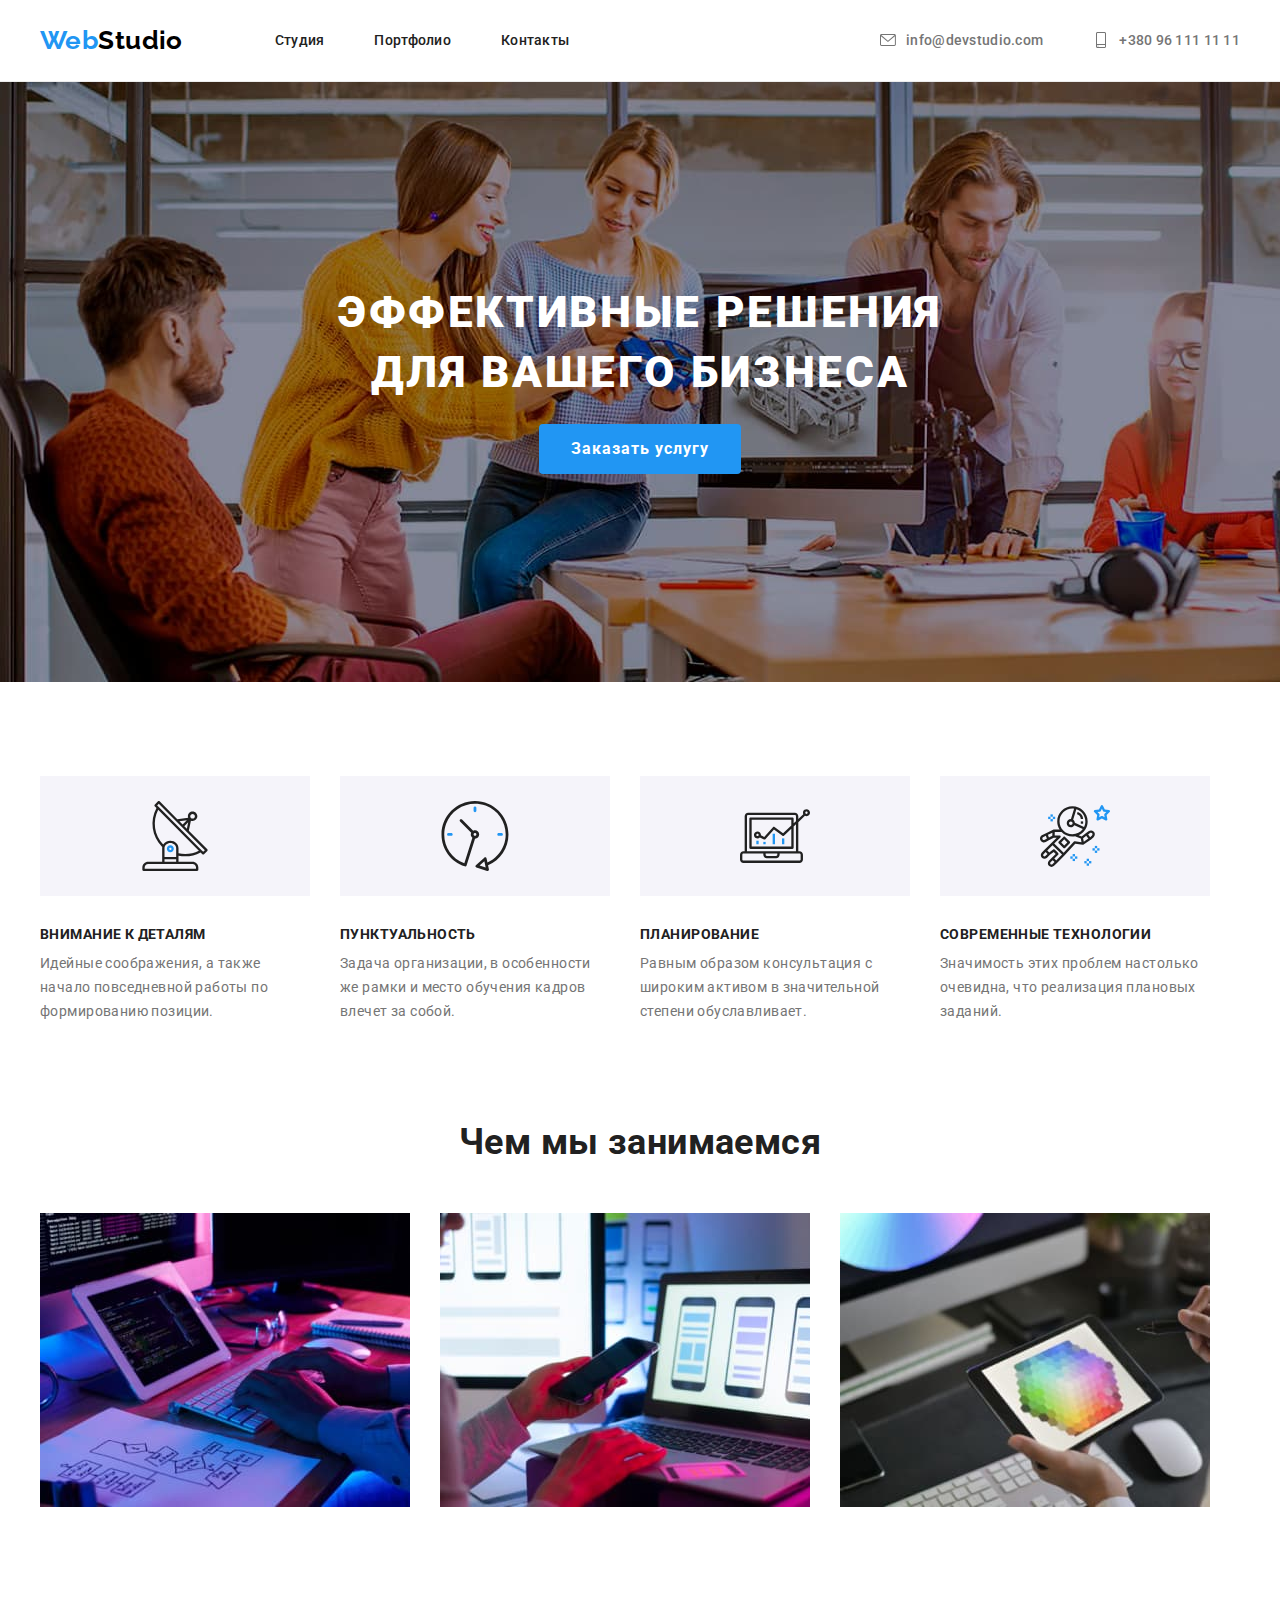
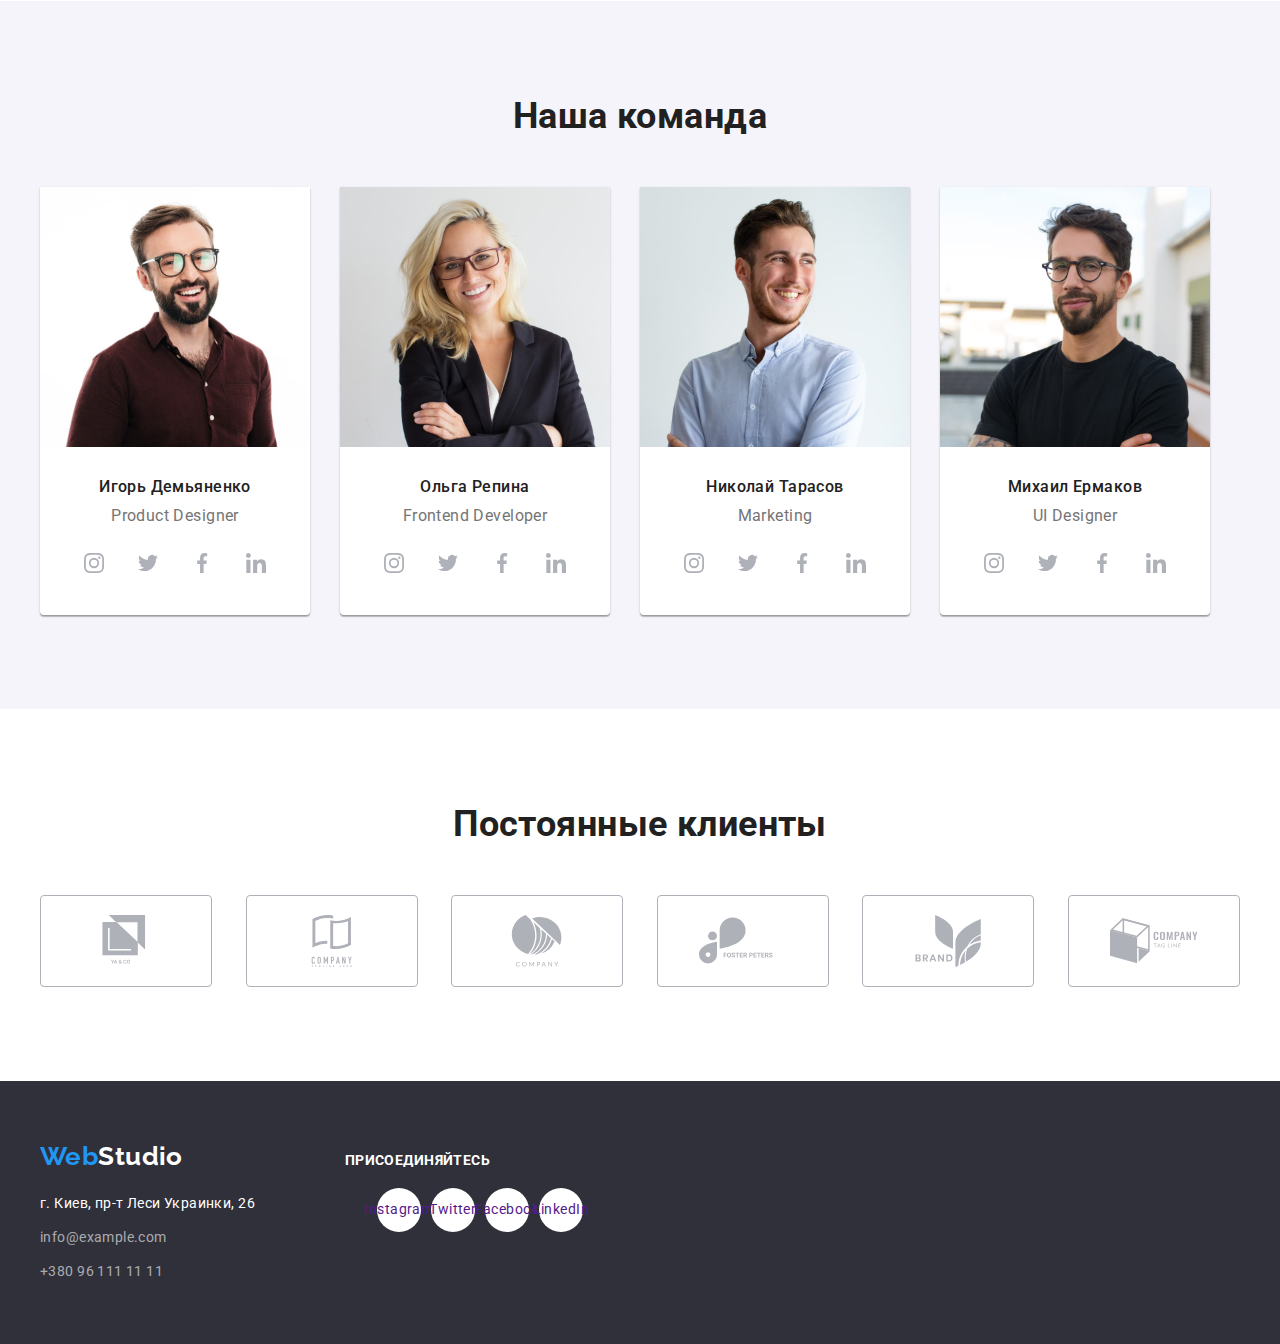
==== commit 8027a250: "добавляет иконки клиентов и стилизирует их" ====
--- a/index.html
+++ b/index.html
@@ -45,7 +45,7 @@
             </a>
           </li>
           <li class="items">
-            <a href="cal:+380961111111" class="link"
+            <a href="tel:+380961111111" class="link"
               ><svg class="icons">
                 <use href="./img/studio/svg/sprite.svg#icon-smartphone"></use>
               </svg>
@@ -420,12 +420,48 @@
         <div class="clients-container">
           <h2 class="title">Постоянные клиенты</h2>
           <ul class="clients list">
-            <li class="items">логотип</li>
-            <li class="items">логотип</li>
-            <li class="items">логотип</li>
-            <li class="items">логотип</li>
-            <li class="items">логотип</li>
-            <li class="items">логотип</li>
+            <li class="items">
+              <a class="link" href="" target="_blank">
+                <svg class="icons">
+                  <use href="./img/studio/svg/sprite.svg#icon-logo-1"></use>
+                </svg>
+              </a>
+            </li>
+            <li class="items">
+              <a class="link" href="" target="_blank">
+                <svg class="icons">
+                  <use href="./img/studio/svg/sprite.svg#icon-logo-2"></use>
+                </svg>
+              </a>
+            </li>
+            <li class="items">
+              <a class="link" href="" target="_blank">
+                <svg class="icons">
+                  <use href="./img/studio/svg/sprite.svg#icon-logo-3"></use>
+                </svg>
+              </a>
+            </li>
+            <li class="items">
+              <a class="link" href="" target="_blank">
+                <svg class="icons">
+                  <use href="./img/studio/svg/sprite.svg#icon-logo-4"></use>
+                </svg>
+              </a>
+            </li>
+            <li class="items">
+              <a class="link" href="" target="_blank">
+                <svg class="icons">
+                  <use href="./img/studio/svg/sprite.svg#icon-logo-5"></use>
+                </svg>
+              </a>
+            </li>
+            <li class="items">
+              <a class="link" href="" target="_blank">
+                <svg class="icons">
+                  <use href="./img/studio/svg/sprite.svg#icon-logo-6"></use>
+                </svg>
+              </a>
+            </li>
           </ul>
         </div>
       </section>
@@ -447,7 +483,7 @@
               >
             </li>
             <li class="items">
-              <a href="cal:+380961111111" class="link">+380 96 111 11 11</a>
+              <a href="tel:+380961111111" class="link">+380 96 111 11 11</a>
             </li>
           </ul>
         </div>
--- a/css/styles.css
+++ b/css/styles.css
@@ -161,17 +161,14 @@
 
 .site-navigation .link:hover,
 .contacts .link:hover,
-.contacts .link:hover .icons,
 .site-navigation .link:focus,
 .contacts .link:focus,
-.contacts .link:focus .icons,
 .site-navigation .link:active {
   font-weight: 500;
   line-height: 1.143;
   letter-spacing: 0.02em;
   color: var(--accent-color);
   --color2: var(--accent-color);
-  fill: var(--color2);
 }
 
 .contacts .icons {
@@ -377,12 +374,9 @@
 }
 
 .social-nets .link:hover,
-.social-nets .link:hover .icons,
-.social-nets .link:focus,
-.social-nets .link:focus .icons {
+.social-nets .link:focus {
   background-color: var(--accent-color);
   --color1: var(--white);
-  fill: var(--color1);
 }
 
 /* ======= PERMANENT CLIENTS =======*/
@@ -398,19 +392,28 @@
 
 .clients {
   display: flex;
-}
-
-.clients > .items {
-  /* -----> temporary <----- */
+  justify-content: space-between;
+}
+
+.clients .link {
+  display: flex;
+  justify-content: center;
+  align-items: center;
   width: 170px;
   height: 90px;
-  background-color: yellowgreen;
-  text-align: center;
-  /* -----> temporary <----- */
-}
-
-.clients > .items:not(:last-child) {
-  margin-right: 30px;
+  border: 1px solid #afb1b8;
+  border-radius: 4px;
+}
+
+.clients .icons {
+  width: 88px;
+  height: 52px;
+}
+
+.clients .link:hover,
+.clients .link:focus {
+  border-color: var(--accent-color);
+  --color1: var(--accent-color);
 }
 
 /* ======= END MAIN ======= */
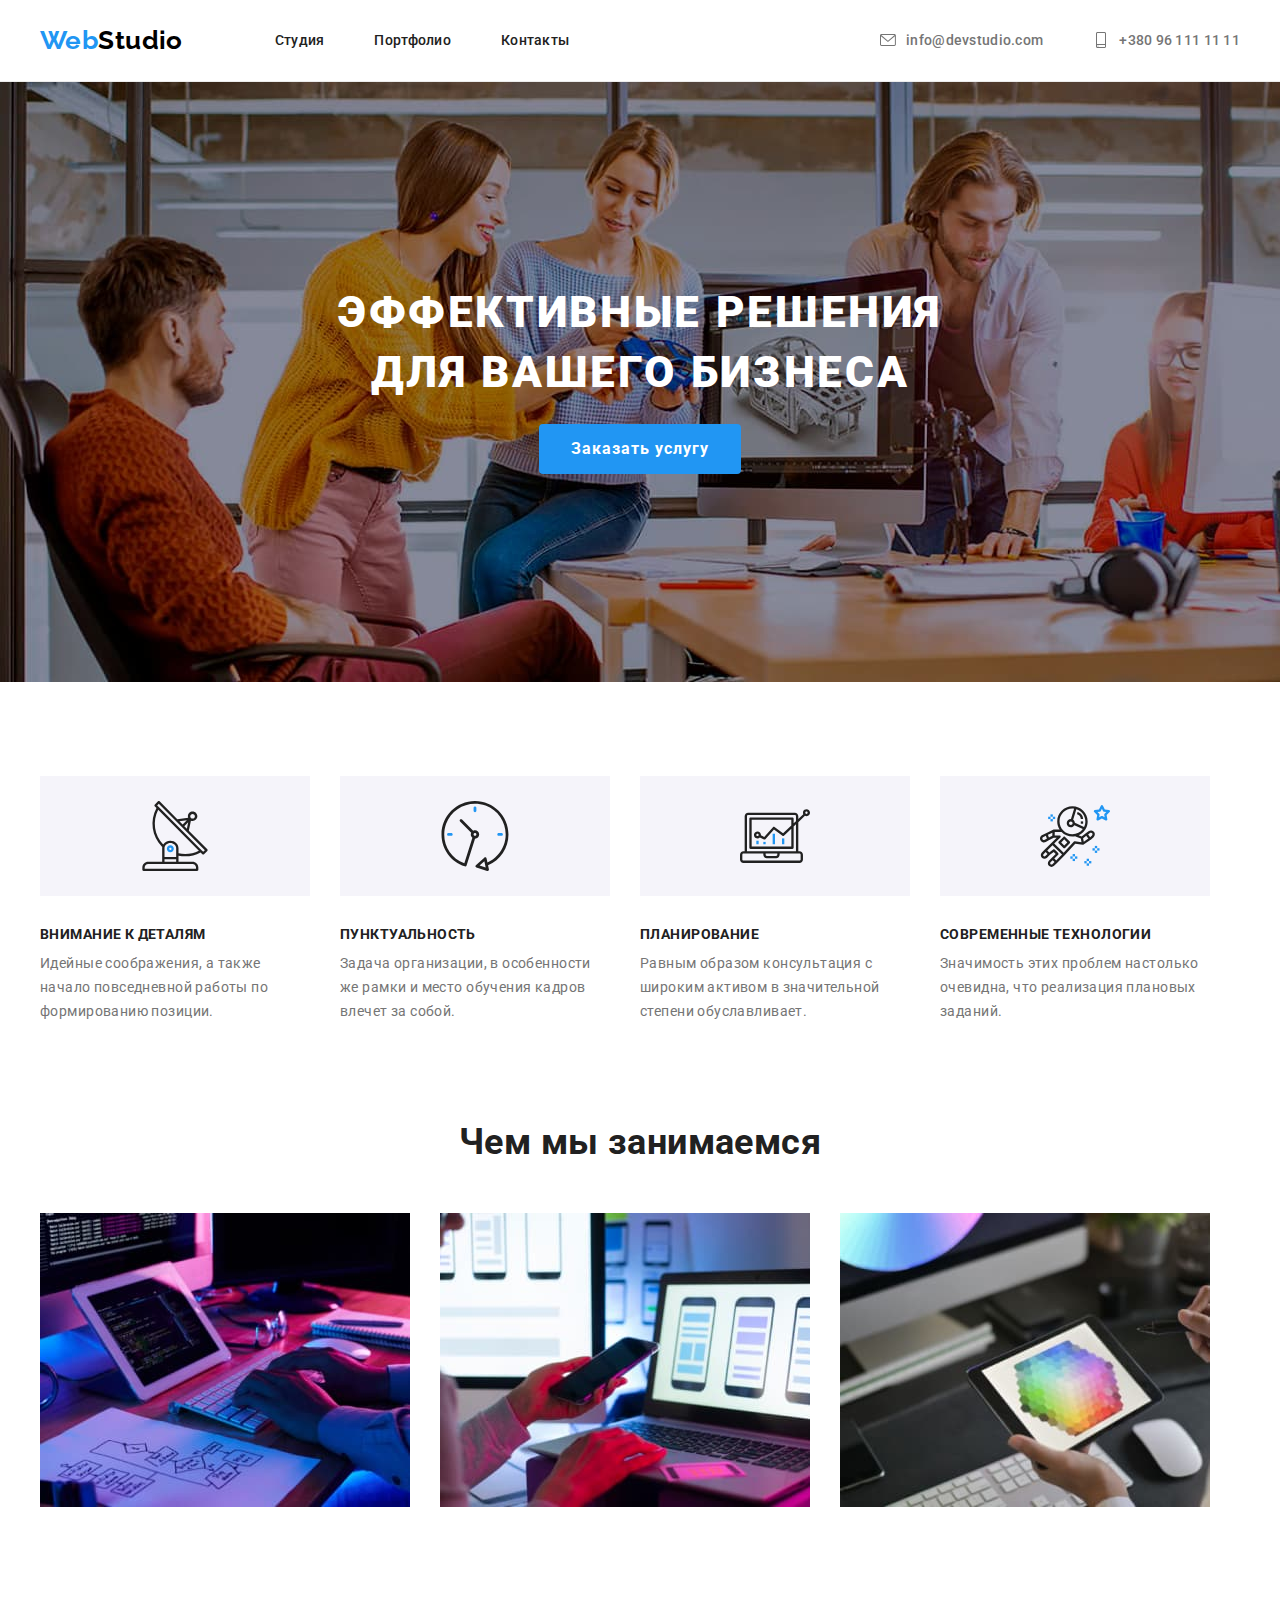
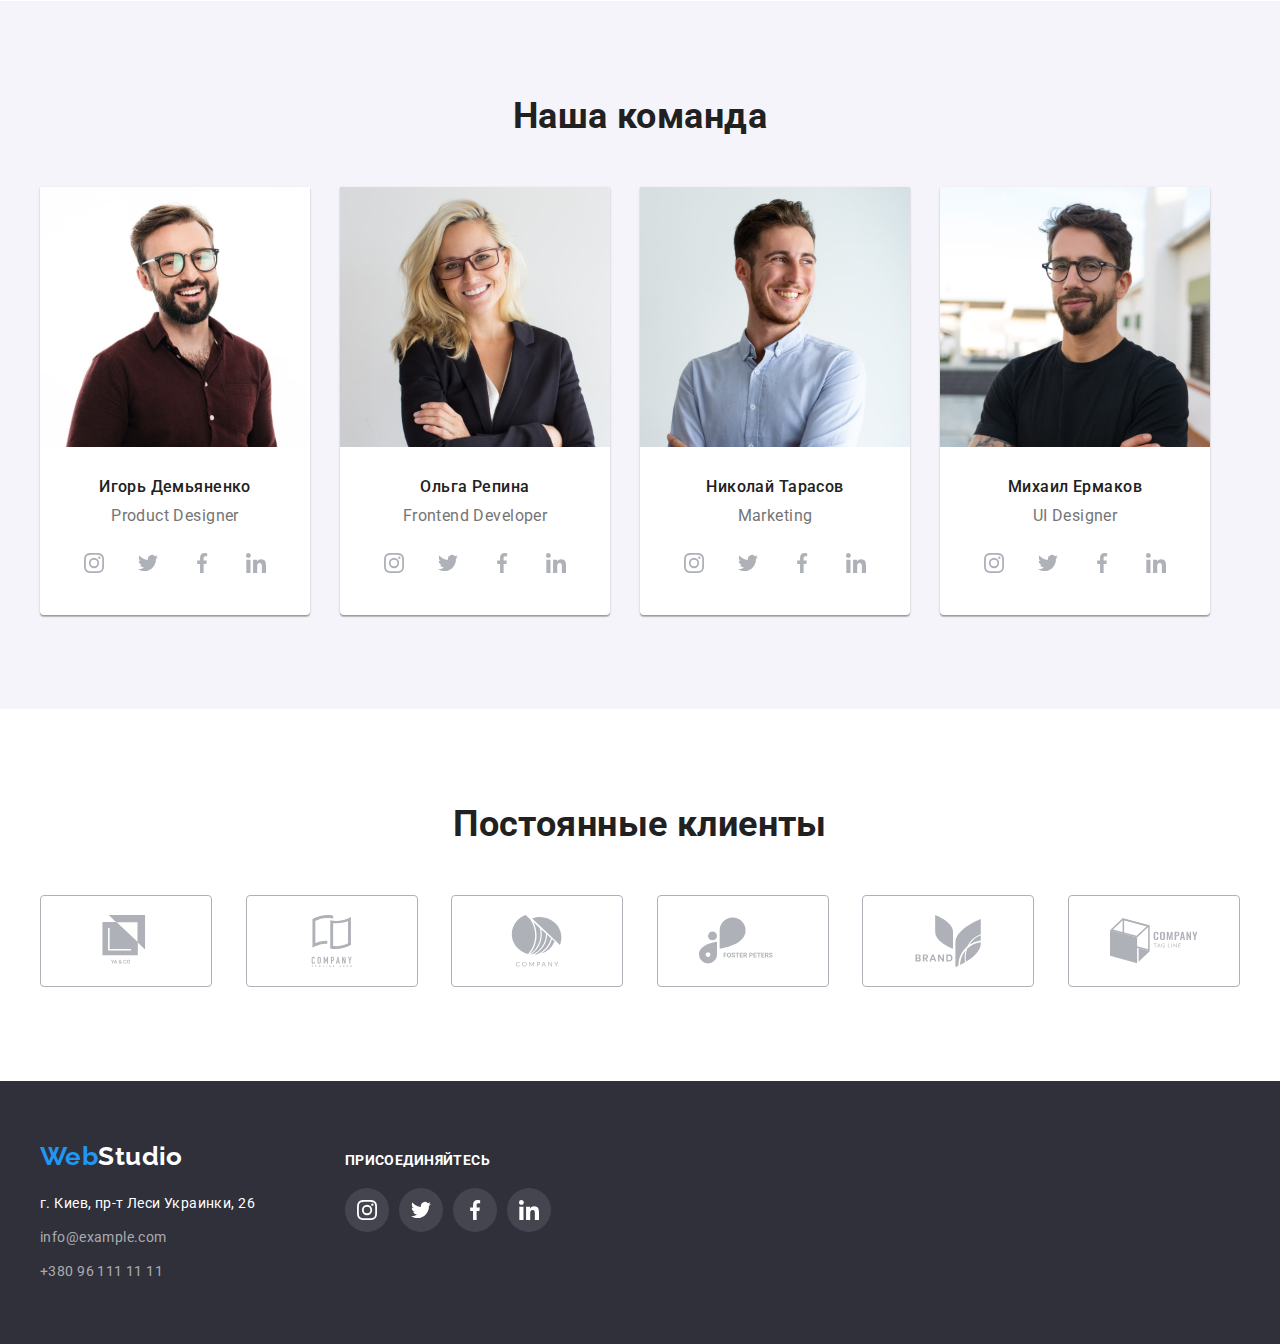
==== commit e7cc722d: "оформляет список соцсетей в футере" ====
--- a/index.html
+++ b/index.html
@@ -490,10 +490,54 @@
         <div class="social-container">
           <p>Присоединяйтесь</p>
           <ul class="social-nets list">
-            <li class="items"><a href="" class="link">Instagram</a></li>
-            <li class="items"><a href="" class="link">Twitter</a></li>
-            <li class="items"><a href="" class="link">Facebook</a></li>
-            <li class="items"><a href="" class="link">LinkedIn</a></li>
+            <li class="items">
+              <a
+                href="http://www.instagram.com"
+                target="_blank"
+                aria-label="Instagram"
+                class="link"
+              >
+                <svg class="icons">
+                  <use href="./img/studio/svg/sprite.svg#icon-instagram"></use>
+                </svg>
+              </a>
+            </li>
+            <li class="items">
+              <a
+                href="http://www.twitter.com"
+                target="_blank"
+                aria-label="Twitter"
+                class="link"
+              >
+                <svg class="icons">
+                  <use href="./img/studio/svg/sprite.svg#icon-twitter"></use>
+                </svg>
+              </a>
+            </li>
+            <li class="items">
+              <a
+                href="http://www.facebook.com"
+                target="_blank"
+                aria-label="Facebook"
+                class="link"
+              >
+                <svg class="icons">
+                  <use href="./img/studio/svg/sprite.svg#icon-facebook"></use>
+                </svg>
+              </a>
+            </li>
+            <li class="items">
+              <a
+                href="http://www.linkedin.com"
+                target="_blank"
+                aria-label="LinkedIn"
+                class="link"
+              >
+                <svg class="icons">
+                  <use href="./img/studio/svg/sprite.svg#icon-linkedin"></use>
+                </svg>
+              </a>
+            </li>
           </ul>
         </div>
       </div>
--- a/css/styles.css
+++ b/css/styles.css
@@ -19,7 +19,7 @@
   --black: #000000;
   --white: #ffffff;
   --secondary-background-color: #f5f4fa;
-  --conacts-color: rgba(255, 255, 255, 0.6);
+  --contacts-color: rgba(255, 255, 255, 0.6);
 }
 
 body {
@@ -350,7 +350,6 @@
 
 .social-nets {
   display: flex;
-  justify-content: space-between;
   margin: 0 32px;
 }
 
@@ -440,6 +439,10 @@
   margin-right: 70px;
 }
 
+.social-container > .social-nets {
+  margin: 0;
+}
+
 .footer .contacts {
   display: flex;
   flex-direction: column;
@@ -473,7 +476,7 @@
   font-weight: 400;
   line-height: 1.714;
   letter-spacing: 0.03em;
-  color: var(--conacts-color);
+  color: var(--contacts-color);
 }
 
 .footer .contacts .link:hover,
@@ -488,6 +491,16 @@
   font-weight: 700;
   line-height: 1.143;
   color: var(--white);
+}
+
+.social-container .link {
+  background-color: #ffffff1a;
+  --color1: var(--white);
+}
+
+.social-container .link:hover,
+.social-container .link:focus {
+  background-color: var(--accent-color);
 }
 
 /* ======= END FOOTER ======= */
